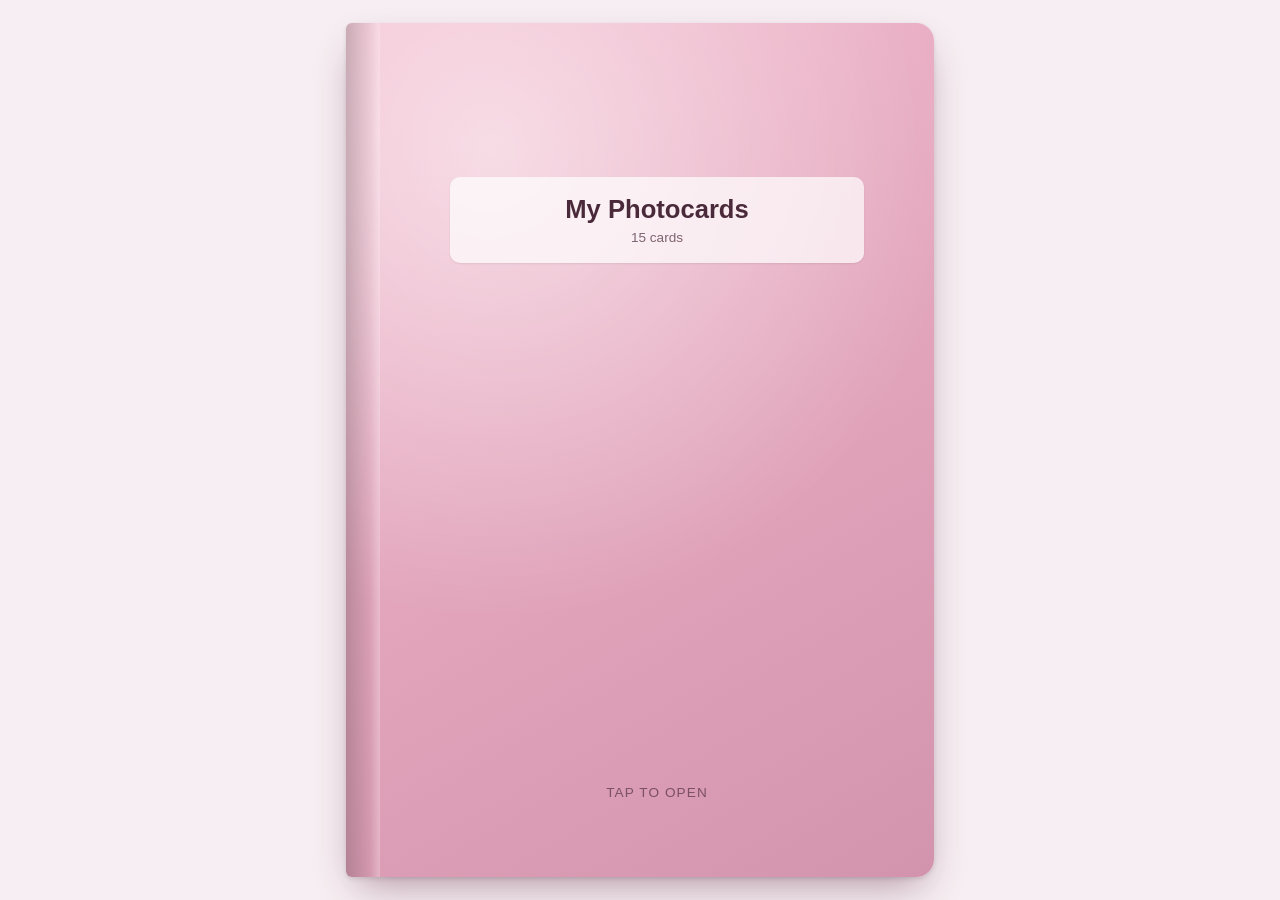
==== index.html @ e7f987fe "Fix review findings: escaping, Safari fallbacks, safe areas, focus, card ids Co-Authored-By: Claude " ====
<!doctype html>
<html lang="en">
<head>
  <meta charset="utf-8">
  <meta name="viewport" content="width=device-width, initial-scale=1, viewport-fit=cover">
  <meta name="theme-color" content="#f6eef2">
  <meta name="mobile-web-app-capable" content="yes">
  <meta name="apple-mobile-web-app-capable" content="yes">
  <title>Photocard Binder</title>
  <link rel="stylesheet" href="src/styles/base.css">
  <link rel="stylesheet" href="src/styles/binder.css">
  <link rel="stylesheet" href="src/styles/sleeve.css">
</head>
<body>
  <main id="app"></main>
  <script type="module" src="src/main.js"></script>
</body>
</html>
---- src/styles/base.css ----
/* Colors and sizes shared by the whole app */
:root {
  --bg: #f6eef2;
  --ink: #2b2230;
  --muted: #7a6c80;
  --accent: #d9779c;
  --chip-bg: rgba(255, 255, 255, 0.7);
  --page-bg: #fdfbfc;
  --pocket-bg: #efe7ec;
  --pocket-stripe: #e8dee5;
  --pocket-edge: rgba(120, 90, 110, 0.18);
  --spine-dark: #c9a3b6;
  --spine-light: #f0d9e4;
  --ring: #c8c4cc;
  --radius: 14px;
  /* Space taken by the iPhone notch and home bar (0 elsewhere) */
  --safe-top: env(safe-area-inset-top, 0px);
  --safe-bottom: env(safe-area-inset-bottom, 0px);
  --safe-left: env(safe-area-inset-left, 0px);
  --safe-right: env(safe-area-inset-right, 0px);
  --font: -apple-system, BlinkMacSystemFont, "Segoe UI", Roboto, sans-serif;
  color-scheme: light dark;
}

@media (prefers-color-scheme: dark) {
  :root {
    --bg: #1c1720;
    --ink: #f3eaf1;
    --muted: #a898ad;
    --accent: #f08fb4;
    --chip-bg: rgba(255, 255, 255, 0.1);
    --page-bg: #2c2530;
    --pocket-bg: #3a3140;
    --pocket-stripe: #342c3a;
    --pocket-edge: rgba(255, 255, 255, 0.12);
    --spine-dark: #4a3a50;
    --spine-light: #6b5574;
    --ring: #9a95a0;
  }
}

* { box-sizing: border-box; }

html, body {
  margin: 0;
  height: 100%;
}

body {
  overflow-x: hidden; /* never scroll sideways */
  background: var(--bg);
  color: var(--ink);
  font-family: var(--font);
  -webkit-font-smoothing: antialiased;
  -webkit-tap-highlight-color: transparent;
}

#app {
  min-height: 100%;
  display: grid;
  place-items: center;
  padding:
    calc(16px + var(--safe-top))
    calc(16px + var(--safe-right))
    calc(16px + var(--safe-bottom))
    calc(16px + var(--safe-left));
}
---- src/styles/binder.css ----
/* ---------- Sizes ----------
   A 2×2 page is about 1.45× taller than it is wide.
   --page-w is the largest page width that fits the screen. */

:root {
  --spine-w: 34px;
  --page-ratio: 1.45;
  --chrome-h: calc(96px + var(--safe-top) + var(--safe-bottom)); /* toolbar + spacing */
  --screen-h: 100vh;
  --page-w: min(
    (100vw - 32px - var(--safe-left) - var(--safe-right) - var(--spine-w)) / 2,
    (var(--screen-h) - var(--chrome-h)) / var(--page-ratio)
  );
}

@supports (height: 100svh) {
  :root { --screen-h: 100svh; } /* svh = the visible height on iPhone, without the address bar */
}

/* Phones: one page at a time */
@media (max-width: 700px) {
  :root {
    --spine-w: 26px;
    --page-w: min(
      100vw - 32px - var(--safe-left) - var(--safe-right) - var(--spine-w),
      (var(--screen-h) - var(--chrome-h)) / var(--page-ratio)
    );
  }
}

/* ---------- Cover ---------- */

.cover {
  position: relative;
  width: calc(var(--page-w) + var(--spine-w));
  aspect-ratio: 1 / var(--page-ratio);
  max-height: calc(var(--screen-h) - 32px);
  border: 0;
  padding: 0;
  border-radius: 6px 18px 18px 6px;
  cursor: pointer;
  font: inherit;
  color: #4a2a3a;
  background: var(--cover-color); /* fallback for older Safari without color-mix */
  background:
    radial-gradient(circle at 25% 15%, rgba(255, 255, 255, 0.55), transparent 55%),
    linear-gradient(150deg, var(--cover-color), color-mix(in srgb, var(--cover-color) 70%, #8a3d63));
  box-shadow:
    0 2px 4px rgba(0, 0, 0, 0.1),
    0 18px 40px -12px rgba(90, 30, 60, 0.45);
  transition: transform 0.25s ease, box-shadow 0.25s ease;
}

.cover:hover {
  transform: translateY(-3px);
}

.cover:focus-visible {
  outline: 3px solid var(--accent);
  outline-offset: 4px;
}

.cover__spine {
  position: absolute;
  inset: 0 auto 0 0;
  width: var(--spine-w);
  border-radius: 6px 0 0 6px;
  background: linear-gradient(90deg, rgba(0, 0, 0, 0.18), rgba(0, 0, 0, 0.04) 70%, rgba(255, 255, 255, 0.25));
}

.cover__label {
  position: absolute;
  top: 18%;
  left: calc(var(--spine-w) + 12%);
  right: 12%;
  display: grid;
  gap: 6px;
  padding: 18px 14px;
  border-radius: 10px;
  background: rgba(255, 255, 255, 0.7);
  box-shadow: 0 1px 2px rgba(0, 0, 0, 0.08);
  text-align: center;
}

.cover__title {
  font-size: clamp(1.1rem, 4.5vw, 1.6rem);
  font-weight: 700;
}

.cover__count {
  font-size: 0.85rem;
  opacity: 0.7;
}

.cover__hint {
  position: absolute;
  bottom: 9%;
  left: var(--spine-w);
  right: 0;
  font-size: 0.85rem;
  letter-spacing: 0.08em;
  text-transform: uppercase;
  opacity: 0.65;
  animation: pulse 2.4s ease-in-out infinite;
}

@keyframes pulse {
  50% { opacity: 0.3; }
}

/* ---------- Open binder ---------- */

.binder-view {
  display: grid;
  justify-items: center;
  gap: 12px;
  animation: fade-in 0.35s ease;
}

@keyframes fade-in {
  from { opacity: 0; transform: scale(0.98); }
}

.toolbar {
  width: 100%;
  display: grid;
  grid-template-columns: 1fr auto 1fr;
  align-items: center;
  gap: 8px;
  font-size: 0.9rem;
}

.toolbar__back {
  justify-self: start;
  border: 0;
  padding: 8px 12px;
  border-radius: 999px;
  font: inherit;
  color: var(--ink);
  background: var(--chip-bg);
  cursor: pointer;
}

.toolbar__title {
  font-weight: 600;
}

.toolbar__pages {
  justify-self: end;
  color: var(--muted);
}

.spread {
  position: relative;
  display: flex;
  filter: drop-shadow(0 16px 28px rgba(60, 20, 45, 0.25));
}

/* ---------- Pages ---------- */

.page {
  position: relative;
  width: var(--page-w);
  aspect-ratio: 1 / var(--page-ratio);
  display: grid;
  align-content: center;
  padding: calc(var(--page-w) * 0.07);
  gap: calc(var(--page-w) * 0.05);
  background:
    linear-gradient(90deg, rgba(0, 0, 0, 0.05), transparent 12%),
    var(--page-bg);
}

.page--2x2 { grid-template-columns: repeat(2, 1fr); }
.page--3x3 { grid-template-columns: repeat(3, 1fr); }

.page:first-child {
  border-radius: 14px 4px 4px 14px;
  background:
    linear-gradient(270deg, rgba(0, 0, 0, 0.07), transparent 12%),
    var(--page-bg);
}

.page--second {
  border-radius: 4px 14px 14px 4px;
}

.page__number {
  position: absolute;
  bottom: calc(var(--page-w) * 0.022);
  left: 0;
  right: 0;
  text-align: center;
  font-size: 0.7rem;
  color: var(--muted);
}

/* ---------- Spine and rings ---------- */

.spine {
  position: relative;
  z-index: 1; /* rings sit on top of both pages */
  width: var(--spine-w);
  background: linear-gradient(90deg, var(--spine-dark), var(--spine-light) 50%, var(--spine-dark));
  display: flex;
  flex-direction: column;
  justify-content: space-around;
  align-items: center;
  padding: 18% 0;
}

.ring {
  width: calc(var(--spine-w) * 1.9);
  height: calc(var(--spine-w) * 0.55);
  border-radius: 999px;
  border: 3px solid var(--ring);
  background: transparent;
  box-shadow:
    inset 0 1px 1px rgba(255, 255, 255, 0.8),
    0 1px 2px rgba(0, 0, 0, 0.25);
}

/* ---------- Phone vs computer ---------- */

.only-narrow { display: none; }

@media (max-width: 700px) {
  .only-wide { display: none; }
  .only-narrow { display: inline; }

  /* Show one page with the rings on its left edge */
  .page--second { display: none; }
  .spine { order: -1; border-radius: 10px 0 0 10px; }
  .ring { transform: translateX(32%); } /* keep rings inside the binder */
  .page:first-child {
    border-radius: 4px 14px 14px 4px;
    background:
      linear-gradient(90deg, rgba(0, 0, 0, 0.07), transparent 12%),
      var(--page-bg);
  }

  .toolbar__title { display: none; }
  .toolbar { grid-template-columns: 1fr 1fr; }
}

/* ---------- Reduce Motion ---------- */

@media (prefers-reduced-motion: reduce) {
  .cover,
  .cover__hint,
  .binder-view {
    animation: none;
    transition: none;
  }

  .cover:hover {
    transform: none;
  }
}
---- src/styles/sleeve.css ----
/* ---------- Pockets (clear plastic sleeves) ---------- */

.pocket {
  position: relative;
  aspect-ratio: 55 / 85; /* real photocard shape */
  border-radius: 6px;
  background: var(--pocket-bg);
  box-shadow: inset 0 0 0 1px var(--pocket-edge);
  overflow: hidden;
}

/* The plastic: a soft diagonal shine over the card */
.pocket__sleeve {
  position: absolute;
  inset: 0;
  border-radius: inherit;
  pointer-events: none;
  background:
    linear-gradient(115deg,
      transparent 30%,
      rgba(255, 255, 255, 0.35) 42%,
      rgba(255, 255, 255, 0.08) 52%,
      transparent 60%);
  box-shadow: inset 0 0 0 1px rgba(255, 255, 255, 0.45);
}

.pocket--empty {
  background:
    repeating-linear-gradient(135deg,
      var(--pocket-bg) 0 8px,
      var(--pocket-stripe) 8px 16px);
}

/* ---------- Cards ---------- */

.card {
  position: absolute;
  inset: 4%;
  border-radius: 5px;
  overflow: hidden;
  box-shadow: 0 1px 3px rgba(0, 0, 0, 0.18);
  container-type: inline-size; /* lets the number scale with the card size */
}

.card--placeholder {
  display: grid;
  place-items: center;
  align-content: center;
  gap: 4px;
  color: rgba(255, 255, 255, 0.95);
  background:
    radial-gradient(circle at 30% 20%, hsl(var(--hue) 90% 85%), transparent 60%),
    linear-gradient(160deg, hsl(var(--hue) 70% 70%), hsl(calc(var(--hue) + 40) 65% 55%));
  text-shadow: 0 1px 4px rgba(0, 0, 0, 0.2);
}

.card__number {
  font-size: 2rem;  /* fallback for older Safari */
  font-size: 32cqi;
  font-weight: 700;
  line-height: 1;
}

.card__label {
  font-size: 0.55rem;
  font-size: 9cqi;
  letter-spacing: 0.12em;
  text-transform: uppercase;
  opacity: 0.85;
}
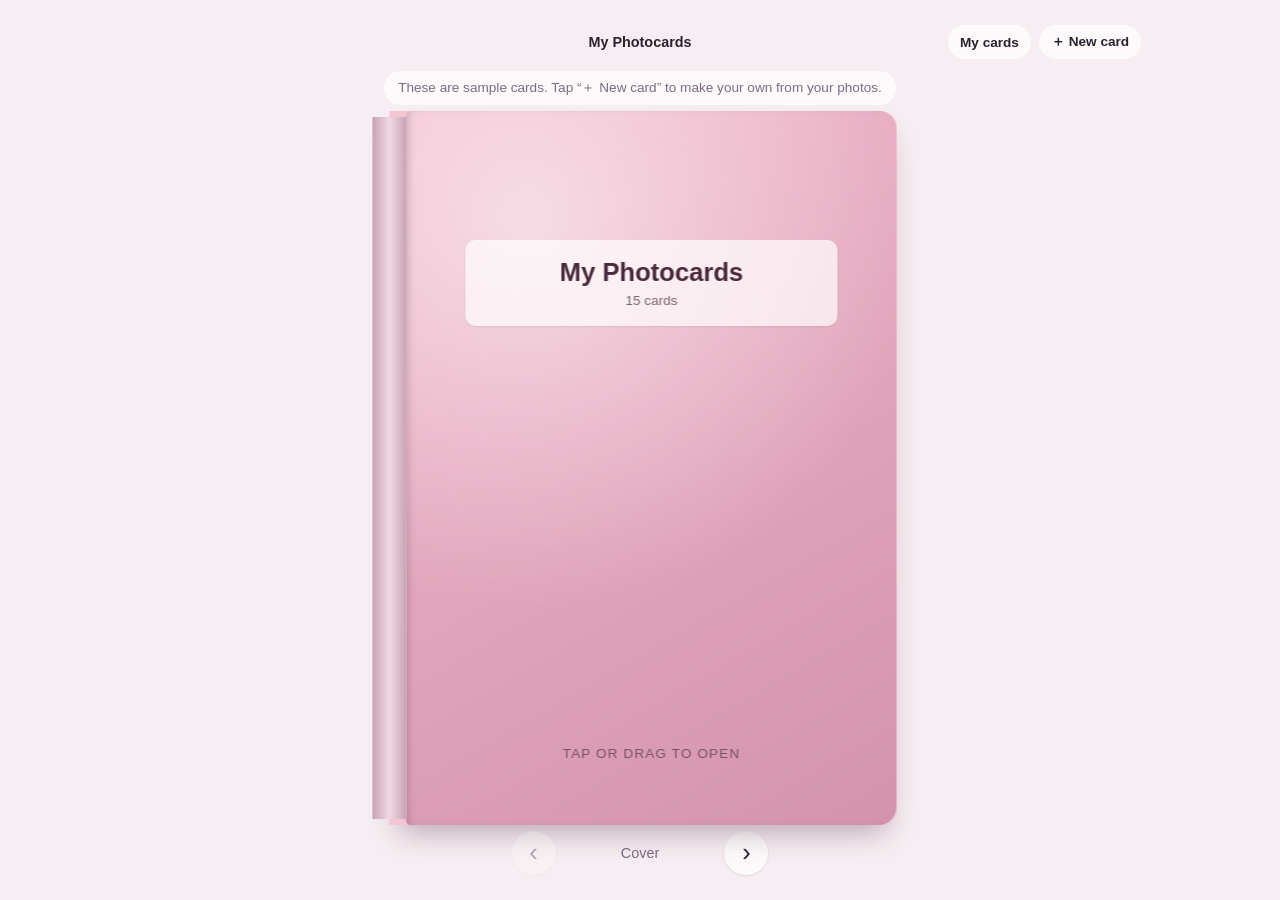
==== commit 391dd6c6: "Add the photocard workshop: crop, card back, save, My cards Pick photos, frame each one in the 55:85" ====
--- a/index.html
+++ b/index.html
@@ -6,10 +6,11 @@
   <meta name="theme-color" content="#f6eef2">
   <meta name="mobile-web-app-capable" content="yes">
   <meta name="apple-mobile-web-app-capable" content="yes">
-  <title>Photocard Binder</title>
+  <title>Pocket Fandom</title>
   <link rel="stylesheet" href="src/styles/base.css">
   <link rel="stylesheet" href="src/styles/binder.css">
   <link rel="stylesheet" href="src/styles/sleeve.css">
+  <link rel="stylesheet" href="src/styles/workshop.css">
 </head>
 <body>
   <main id="app"></main>
--- a/src/styles/binder.css
+++ b/src/styles/binder.css
@@ -1,77 +1,72 @@
 /* ---------- Sizes ----------
    A 2×2 page is about 1.45× taller than it is wide.
-   --page-w is the largest page width that fits the screen. */
+   --page-w is the largest page width that fits the screen. It's worked out on
+   .binder-view so that a notice above the binder (more --chrome-h) shrinks the pages. */
 
 :root {
   --spine-w: 34px;
   --page-ratio: 1.45;
-  --chrome-h: calc(96px + var(--safe-top) + var(--safe-bottom)); /* toolbar + spacing */
+  --chrome-h: calc(150px + var(--safe-top) + var(--safe-bottom)); /* toolbar + page arrows + spacing */
+  --notice-h: 0px;
   --screen-h: 100vh;
+}
+
+@supports (height: 100svh) {
+  :root { --screen-h: 100svh; } /* svh = the visible height on iPhone, without the address bar */
+}
+
+.binder-view {
   --page-w: min(
     (100vw - 32px - var(--safe-left) - var(--safe-right) - var(--spine-w)) / 2,
-    (var(--screen-h) - var(--chrome-h)) / var(--page-ratio)
+    (var(--screen-h) - var(--chrome-h) - var(--notice-h)) / var(--page-ratio)
   );
 }
 
-@supports (height: 100svh) {
-  :root { --screen-h: 100svh; } /* svh = the visible height on iPhone, without the address bar */
-}
+.binder-view:has(> .notice) { --notice-h: 48px; }
 
 /* Phones: one page at a time */
 @media (max-width: 700px) {
-  :root {
-    --spine-w: 26px;
+  :root { --spine-w: 26px; }
+
+  .binder-view {
     --page-w: min(
       100vw - 32px - var(--safe-left) - var(--safe-right) - var(--spine-w),
-      (var(--screen-h) - var(--chrome-h)) / var(--page-ratio)
+      (var(--screen-h) - var(--chrome-h) - var(--notice-h)) / var(--page-ratio)
     );
   }
-}
-
-/* ---------- Cover ---------- */
-
-.cover {
+
+  .binder-view:has(> .notice) { --notice-h: 84px; }
+}
+
+/* ---------- Cover (the front of leaf 0) ---------- */
+
+.cover-face {
   position: relative;
-  width: calc(var(--page-w) + var(--spine-w));
-  aspect-ratio: 1 / var(--page-ratio);
-  max-height: calc(var(--screen-h) - 32px);
+  flex: none;
+  width: calc(var(--page-w) + 6px);
+  height: 100%;
   border: 0;
   padding: 0;
-  border-radius: 6px 18px 18px 6px;
-  cursor: pointer;
+  border-radius: 4px 18px 18px 4px;
+  cursor: inherit; /* the book's grab cursor */
   font: inherit;
   color: #4a2a3a;
   background: var(--cover-color); /* fallback for older Safari without color-mix */
   background:
     radial-gradient(circle at 25% 15%, rgba(255, 255, 255, 0.55), transparent 55%),
     linear-gradient(150deg, var(--cover-color), color-mix(in srgb, var(--cover-color) 70%, #8a3d63));
-  box-shadow:
-    0 2px 4px rgba(0, 0, 0, 0.1),
-    0 18px 40px -12px rgba(90, 30, 60, 0.45);
-  transition: transform 0.25s ease, box-shadow 0.25s ease;
-}
-
-.cover:hover {
-  transform: translateY(-3px);
-}
-
-.cover:focus-visible {
+  box-shadow: inset 6px 0 10px -6px rgba(0, 0, 0, 0.25);
+}
+
+.cover-face:focus-visible {
   outline: 3px solid var(--accent);
-  outline-offset: 4px;
-}
-
-.cover__spine {
-  position: absolute;
-  inset: 0 auto 0 0;
-  width: var(--spine-w);
-  border-radius: 6px 0 0 6px;
-  background: linear-gradient(90deg, rgba(0, 0, 0, 0.18), rgba(0, 0, 0, 0.04) 70%, rgba(255, 255, 255, 0.25));
-}
-
-.cover__label {
+  outline-offset: -6px;
+}
+
+.cover-face__label {
   position: absolute;
   top: 18%;
-  left: calc(var(--spine-w) + 12%);
+  left: 12%;
   right: 12%;
   display: grid;
   gap: 6px;
@@ -82,20 +77,20 @@
   text-align: center;
 }
 
-.cover__title {
+.cover-face__title {
   font-size: clamp(1.1rem, 4.5vw, 1.6rem);
   font-weight: 700;
 }
 
-.cover__count {
+.cover-face__count {
   font-size: 0.85rem;
   opacity: 0.7;
 }
 
-.cover__hint {
+.cover-face__hint {
   position: absolute;
   bottom: 9%;
-  left: var(--spine-w);
+  left: 0;
   right: 0;
   font-size: 0.85rem;
   letter-spacing: 0.08em;
@@ -116,6 +111,8 @@
   gap: 12px;
   animation: fade-in 0.35s ease;
 }
+
+.binder-view--still { animation: none; }
 
 @keyframes fade-in {
   from { opacity: 0; transform: scale(0.98); }
@@ -141,48 +138,220 @@
   cursor: pointer;
 }
 
+.toolbar__back[hidden] {
+  display: block;
+  visibility: hidden; /* keep its space so the title stays centered */
+}
+
 .toolbar__title {
   font-weight: 600;
 }
 
-.toolbar__pages {
-  justify-self: end;
+/* ---------- Page arrows ---------- */
+
+.page-nav {
+  display: flex;
+  align-items: center;
+  gap: 16px;
+}
+
+.page-nav__btn {
+  width: 44px;
+  height: 44px;
+  border: 0;
+  border-radius: 50%;
+  font: inherit;
+  font-size: 1.6rem;
+  line-height: 1;
+  color: var(--ink);
+  background: var(--chip-bg);
+  cursor: pointer;
+  box-shadow: 0 1px 3px rgba(0, 0, 0, 0.1);
+}
+
+.page-nav__btn:disabled {
+  opacity: 0.35;
+  cursor: default;
+}
+
+.page-nav__label {
+  min-width: 9.5em;
+  text-align: center;
+  font-size: 0.9rem;
   color: var(--muted);
-}
-
-.spread {
+  font-variant-numeric: tabular-nums;
+}
+
+/* ---------- The book (3D) ----------
+   Leaves turn around the spine. The spine sits in the middle on computers
+   and on the left edge on phones. */
+
+.book {
   position: relative;
+  width: calc(2 * var(--page-w) + var(--spine-w));
+  height: calc(var(--page-w) * var(--page-ratio));
+  perspective: 3400px;
+  /* Sideways drags turn pages; up/down scrolling and pinch-zoom still work */
+  touch-action: pan-y pinch-zoom;
+  cursor: grab;
+  /* --closed: 1 = closed on the cover, 0 = open (set by PageFlip.js while the cover turns) */
+  --closed: 0;
+  -webkit-user-select: none;
+  user-select: none;
+  -webkit-touch-callout: none;
+}
+
+/* Computer: a closed binder is just the cover, so slide the book to center it */
+.book:not(.book--single) {
+  transform: translateX(calc(var(--closed) * (var(--page-w) + var(--spine-w) / 2) / -2));
+}
+
+.book.is-dragging {
+  cursor: grabbing;
+}
+
+.book--single {
+  width: calc(var(--page-w) + var(--spine-w));
+  perspective: 2000px;
+}
+
+/* Inside of the covers, under all the pages */
+.book__base {
+  position: absolute;
+  top: -6px;
+  bottom: -6px;
+  width: calc(var(--page-w) + var(--spine-w) / 2 + 6px);
+  background: var(--cover-color); /* fallback for older Safari */
+  background: color-mix(in srgb, var(--cover-color) 85%, #fff);
+  box-shadow: 0 16px 30px -10px rgba(60, 20, 45, 0.35);
+}
+
+.book__base--left {
+  left: -6px;
+  border-radius: 16px 0 0 16px;
+}
+
+.book__base--right {
+  right: -6px;
+  border-radius: 0 16px 16px 0;
+}
+
+.book--single .book__base--left { display: none; }
+.book--single .book__base--right { left: 0; border-radius: 10px 16px 16px 10px; }
+
+/* One sheet, hinged at the spine */
+.leaf {
+  position: absolute;
+  top: 0;
+  height: 100%;
+  left: calc(var(--page-w) + var(--spine-w) / 2);
+  width: calc(var(--page-w) + var(--spine-w) / 2);
+  transform-origin: left center;
+  transform-style: preserve-3d;
+}
+
+/* The cover is a little bigger than the pages, like a real binder board */
+.leaf--cover {
+  top: -6px;
+  height: calc(100% + 12px);
+  width: calc(var(--page-w) + var(--spine-w) / 2 + 6px);
+}
+
+.leaf--cover .leaf__face--front .leaf__shade { border-radius: 4px 18px 18px 4px; }
+.leaf--cover .leaf__face--back .leaf__shade { border-radius: 18px 4px 4px 18px; }
+
+.book--single .leaf {
+  left: calc(var(--spine-w) / 2);
+}
+
+.leaf__face {
+  position: absolute;
+  inset: 0;
   display: flex;
-  filter: drop-shadow(0 16px 28px rgba(60, 20, 45, 0.25));
+  -webkit-backface-visibility: hidden;
+  backface-visibility: hidden;
+}
+
+/* The part of each face under the spine is hidden by the spine itself */
+.leaf__face--front { padding-left: calc(var(--spine-w) / 2); }
+.leaf__face--back {
+  padding-right: calc(var(--spine-w) / 2);
+  transform: rotateY(180deg);
+}
+
+/* Darkening (front) and shine (back) while a leaf turns */
+.leaf__shade {
+  position: absolute;
+  inset: 0;
+  pointer-events: none;
+  opacity: 0;
+}
+
+.leaf__face--front .leaf__shade {
+  left: calc(var(--spine-w) / 2);
+  border-radius: 4px 14px 14px 4px;
+  background: linear-gradient(90deg, rgba(40, 10, 30, 0.35), rgba(40, 10, 30, 0.05) 70%, rgba(255, 255, 255, 0.25));
+}
+
+.leaf__face--back .leaf__shade {
+  right: calc(var(--spine-w) / 2);
+  border-radius: 14px 4px 4px 14px;
+  background: linear-gradient(270deg, rgba(40, 10, 30, 0.3), rgba(255, 255, 255, 0.35) 60%, transparent);
+}
+
+/* Shadows cast on the pages underneath a turning leaf */
+.book__shadow {
+  position: absolute;
+  top: 0;
+  bottom: 0;
+  width: calc(var(--page-w) + var(--spine-w) / 2);
+  pointer-events: none;
+  opacity: 0;
+}
+
+.book__shadow--right {
+  right: 0;
+  background: linear-gradient(90deg, rgba(30, 5, 20, 0.45), rgba(30, 5, 20, 0.12) 45%, transparent 80%);
+  border-radius: 0 14px 14px 0;
+}
+
+.book__shadow--left {
+  left: 0;
+  background: linear-gradient(270deg, rgba(30, 5, 20, 0.45), rgba(30, 5, 20, 0.12) 45%, transparent 80%);
+  border-radius: 14px 0 0 14px;
 }
 
 /* ---------- Pages ---------- */
 
 .page {
   position: relative;
+  flex: none;
   width: var(--page-w);
-  aspect-ratio: 1 / var(--page-ratio);
+  height: 100%;
   display: grid;
   align-content: center;
   padding: calc(var(--page-w) * 0.07);
   gap: calc(var(--page-w) * 0.05);
-  background:
-    linear-gradient(90deg, rgba(0, 0, 0, 0.05), transparent 12%),
-    var(--page-bg);
+  background: var(--page-bg);
 }
 
 .page--2x2 { grid-template-columns: repeat(2, 1fr); }
 .page--3x3 { grid-template-columns: repeat(3, 1fr); }
 
-.page:first-child {
+/* Right-hand pages: shadow near the spine on the left */
+.leaf__face--front .page {
+  border-radius: 4px 14px 14px 4px;
+  background:
+    linear-gradient(90deg, rgba(0, 0, 0, 0.07), transparent 12%),
+    var(--page-bg);
+}
+
+/* Left-hand pages: shadow near the spine on the right */
+.leaf__face--back .page {
   border-radius: 14px 4px 4px 14px;
   background:
     linear-gradient(270deg, rgba(0, 0, 0, 0.07), transparent 12%),
     var(--page-bg);
-}
-
-.page--second {
-  border-radius: 4px 14px 14px 4px;
 }
 
 .page__number {
@@ -195,11 +364,22 @@
   color: var(--muted);
 }
 
+/* The inside of the front cover, on the left once the binder is open */
+.leaf__face--back .page--inside {
+  width: calc(var(--page-w) + 6px);
+  border-radius: 18px 4px 4px 18px;
+  background: var(--cover-color);
+  background: color-mix(in srgb, var(--cover-color) 85%, #fff);
+}
+
 /* ---------- Spine and rings ---------- */
 
 .spine {
-  position: relative;
-  z-index: 1; /* rings sit on top of both pages */
+  position: absolute;
+  /* z-index is set in PageFlip.js: always above every page, since the rings go through each sheet */
+  top: 0;
+  bottom: 0;
+  left: calc(50% - var(--spine-w) / 2);
   width: var(--spine-w);
   background: linear-gradient(90deg, var(--spine-dark), var(--spine-light) 50%, var(--spine-dark));
   display: flex;
@@ -209,7 +389,13 @@
   padding: 18% 0;
 }
 
+.book--single .spine {
+  left: 0;
+  border-radius: 10px 0 0 10px;
+}
+
 .ring {
+  flex: none;
   width: calc(var(--spine-w) * 1.9);
   height: calc(var(--spine-w) * 0.55);
   border-radius: 999px;
@@ -218,42 +404,24 @@
   box-shadow:
     inset 0 1px 1px rgba(255, 255, 255, 0.8),
     0 1px 2px rgba(0, 0, 0, 0.25);
-}
+  /* The rings are hidden inside a closed binder */
+  opacity: calc(1 - var(--closed));
+}
+
+.book--single .ring { transform: translateX(32%); } /* keep rings inside the binder */
 
 /* ---------- Phone vs computer ---------- */
 
-.only-narrow { display: none; }
-
 @media (max-width: 700px) {
-  .only-wide { display: none; }
-  .only-narrow { display: inline; }
-
-  /* Show one page with the rings on its left edge */
-  .page--second { display: none; }
-  .spine { order: -1; border-radius: 10px 0 0 10px; }
-  .ring { transform: translateX(32%); } /* keep rings inside the binder */
-  .page:first-child {
-    border-radius: 4px 14px 14px 4px;
-    background:
-      linear-gradient(90deg, rgba(0, 0, 0, 0.07), transparent 12%),
-      var(--page-bg);
-  }
-
   .toolbar__title { display: none; }
-  .toolbar { grid-template-columns: 1fr 1fr; }
+  .toolbar { grid-template-columns: auto 1fr; }
 }
 
 /* ---------- Reduce Motion ---------- */
 
 @media (prefers-reduced-motion: reduce) {
-  .cover,
-  .cover__hint,
+  .cover-face__hint,
   .binder-view {
     animation: none;
-    transition: none;
   }
-
-  .cover:hover {
-    transform: none;
-  }
-}
+}
--- a/src/styles/sleeve.css
+++ b/src/styles/sleeve.css
@@ -68,3 +68,70 @@
   text-transform: uppercase;
   opacity: 0.85;
 }
+
+.card--photo {
+  background: var(--pocket-bg);
+}
+
+.card__photo {
+  display: block;
+  width: 100%;
+  height: 100%;
+  object-fit: cover;
+  -webkit-user-select: none;
+  user-select: none;
+  -webkit-touch-callout: none;
+}
+
+/* ---------- Card backs ---------- */
+
+.card-back {
+  position: relative;
+  display: grid;
+  place-items: center;
+  width: 100%;
+  height: 100%;
+  border-radius: 5px;
+  overflow: hidden;
+  container-type: inline-size;
+  color: #4a2a3a;
+  background-color: var(--back-color);
+}
+
+.card-back--dark { color: #f6eef2; }
+
+.card-back--dots {
+  background-image: radial-gradient(rgba(255, 255, 255, 0.55) 18%, transparent 20%);
+  background-size: 14cqi 14cqi;
+}
+
+.card-back--stripes {
+  background-image: repeating-linear-gradient(45deg, rgba(255, 255, 255, 0.45) 0 6cqi, transparent 6cqi 12cqi);
+}
+
+.card-back--checks {
+  background-image: conic-gradient(rgba(255, 255, 255, 0.45) 25%, transparent 0 50%, rgba(255, 255, 255, 0.45) 0 75%, transparent 0);
+  background-size: 20cqi 20cqi;
+}
+
+.card-back--grid {
+  background-image:
+    linear-gradient(rgba(255, 255, 255, 0.6) 1px, transparent 1px),
+    linear-gradient(90deg, rgba(255, 255, 255, 0.6) 1px, transparent 1px);
+  background-size: 10cqi 10cqi;
+}
+
+.card-back__text {
+  max-width: 80%;
+  padding: 0.3em 0.7em;
+  border-radius: 999px;
+  font-size: 1rem;
+  font-size: 9cqi;
+  font-weight: 600;
+  text-align: center;
+  overflow-wrap: anywhere;
+  background: rgba(255, 255, 255, 0.55);
+}
+
+.card-back--dark .card-back__text { background: rgba(0, 0, 0, 0.3); }
+.card-back__text:empty { display: none; }
--- a/src/styles/workshop.css
+++ b/src/styles/workshop.css
@@ -0,0 +1,386 @@
+/* ---------- Workshop & My cards (full-screen sheets) ---------- */
+
+.workshop,
+.my-cards {
+  width: min(100vw, 520px);
+  max-width: 100vw;
+  max-height: 100%;
+  margin: auto;
+  padding: 0;
+  border: 0;
+  border-radius: 20px;
+  color: var(--ink);
+  background: var(--bg);
+  box-shadow: 0 20px 60px rgba(40, 10, 30, 0.35);
+}
+
+.workshop[open],
+.my-cards[open] {
+  display: flex;
+  flex-direction: column;
+}
+
+.workshop::backdrop,
+.my-cards::backdrop {
+  background: rgba(30, 15, 25, 0.45);
+}
+
+/* Phones: the sheet fills the screen */
+@media (max-width: 700px) {
+  .workshop,
+  .my-cards {
+    width: 100vw;
+    height: 100%;
+    max-height: none;
+    border-radius: 0;
+    padding: var(--safe-top) var(--safe-right) var(--safe-bottom) var(--safe-left);
+  }
+}
+
+.workshop__header,
+.my-cards__header {
+  display: flex;
+  align-items: center;
+  justify-content: space-between;
+  gap: 12px;
+  padding: 14px 16px 6px;
+}
+
+.workshop__title,
+.my-cards__title {
+  margin: 0;
+  font-size: 1.1rem;
+}
+
+.workshop__close,
+.my-cards__close {
+  width: 36px;
+  height: 36px;
+  border: 0;
+  border-radius: 50%;
+  font: inherit;
+  color: var(--ink);
+  background: var(--chip-bg);
+  cursor: pointer;
+}
+
+.workshop__step {
+  flex: 1;
+  display: grid;
+  align-content: start;
+  justify-items: center;
+  gap: 12px;
+  padding: 8px 16px;
+  overflow-y: auto;
+}
+
+.workshop__step[hidden] { display: none; }
+
+/* ---------- Crop ---------- */
+
+.crop {
+  position: relative;
+  width: 100%;
+  display: grid;
+  place-items: center;
+  padding: 18px 0;
+  overflow: hidden;
+  border-radius: 14px;
+  background: #1e1620;
+  touch-action: none;
+  cursor: grab;
+}
+
+.crop:active { cursor: grabbing; }
+
+.crop__frame {
+  position: relative;
+  width: min(62vw, 260px, (100svh - 330px) * 55 / 85);
+  aspect-ratio: 55 / 85;
+}
+
+.crop__img {
+  position: absolute;
+  max-width: none;
+  -webkit-user-select: none;
+  user-select: none;
+  -webkit-touch-callout: none;
+  pointer-events: none;
+}
+
+/* Dim everything outside the card frame, and show the frame's edge */
+.crop__frame::after {
+  content: "";
+  position: absolute;
+  inset: 0;
+  border-radius: 10px;
+  box-shadow:
+    0 0 0 2px rgba(255, 255, 255, 0.9),
+    0 0 0 999px rgba(20, 10, 18, 0.6);
+  pointer-events: none;
+}
+
+.workshop__zoom {
+  display: flex;
+  align-items: center;
+  gap: 10px;
+  width: min(100%, 320px);
+  font-size: 0.9rem;
+  color: var(--muted);
+}
+
+.workshop__zoom input { flex: 1; accent-color: var(--accent); }
+
+.workshop__hint {
+  margin: 0;
+  font-size: 0.8rem;
+  color: var(--muted);
+}
+
+/* ---------- Card back ---------- */
+
+.back-preview {
+  display: flex;
+  gap: 14px;
+  justify-content: center;
+}
+
+.back-preview__front,
+.back-preview__back {
+  width: min(34vw, 150px);
+  aspect-ratio: 55 / 85;
+  border-radius: 8px;
+  overflow: hidden;
+  box-shadow: 0 6px 16px rgba(40, 10, 30, 0.2);
+}
+
+.back-preview__front img {
+  display: block;
+  width: 100%;
+  height: 100%;
+  object-fit: cover;
+}
+
+.swatches,
+.patterns {
+  display: flex;
+  flex-wrap: wrap;
+  justify-content: center;
+  gap: 10px;
+  margin: 0;
+  padding: 0;
+  border: 0;
+}
+
+.swatches legend,
+.patterns legend {
+  width: 100%;
+  margin-bottom: 6px;
+  text-align: center;
+  font-size: 0.85rem;
+  color: var(--muted);
+}
+
+.swatch {
+  position: relative;
+  width: 34px;
+  height: 34px;
+  border-radius: 50%;
+  background: var(--swatch);
+  box-shadow: inset 0 0 0 1px rgba(0, 0, 0, 0.12);
+  cursor: pointer;
+}
+
+.swatch input,
+.pattern input {
+  position: absolute;
+  opacity: 0;
+  pointer-events: none;
+}
+
+.swatch:has(input:checked) {
+  box-shadow: 0 0 0 3px var(--bg), 0 0 0 5px var(--accent);
+}
+
+.swatch:has(input:focus-visible),
+.pattern:has(input:focus-visible) {
+  outline: 2px solid var(--accent);
+  outline-offset: 3px;
+}
+
+.pattern {
+  position: relative;
+  padding: 7px 12px;
+  border-radius: 999px;
+  font-size: 0.85rem;
+  background: var(--chip-bg);
+  cursor: pointer;
+}
+
+.pattern:has(input:checked) {
+  color: #fff;
+  background: var(--accent);
+}
+
+.workshop__text {
+  display: grid;
+  gap: 6px;
+  width: min(100%, 320px);
+  font-size: 0.85rem;
+  color: var(--muted);
+}
+
+.workshop__text input {
+  padding: 10px 12px;
+  border: 1px solid var(--pocket-edge);
+  border-radius: 10px;
+  font: inherit;
+  font-size: 1rem; /* 16px stops iPhone Safari from zooming in */
+  color: var(--ink);
+  background: var(--page-bg);
+}
+
+/* ---------- Footer ---------- */
+
+.workshop__error {
+  margin: 0 16px;
+  padding: 8px 12px;
+  border-radius: 10px;
+  font-size: 0.85rem;
+  color: #8a1c3c;
+  background: #fde2ea;
+}
+
+.workshop__footer {
+  display: flex;
+  justify-content: space-between;
+  gap: 12px;
+  padding: 12px 16px 16px;
+}
+
+.workshop__primary,
+.workshop__secondary,
+.toolbar__action {
+  border: 0;
+  border-radius: 999px;
+  padding: 11px 18px;
+  font: inherit;
+  font-weight: 600;
+  cursor: pointer;
+}
+
+.workshop__primary,
+.toolbar__action--primary {
+  color: #fff;
+  background: var(--accent);
+}
+
+.workshop__secondary,
+.toolbar__action {
+  color: var(--ink);
+  background: var(--chip-bg);
+}
+
+.workshop__primary:disabled,
+.workshop__secondary:disabled {
+  opacity: 0.5;
+  cursor: default;
+}
+
+.workshop.is-busy .workshop__primary::after {
+  content: "…";
+}
+
+/* ---------- Toolbar actions & notice ---------- */
+
+.toolbar__actions {
+  justify-self: end;
+  display: flex;
+  gap: 8px;
+}
+
+.toolbar__action {
+  padding: 8px 12px;
+  font-size: 0.85rem;
+  white-space: nowrap;
+}
+
+.notice {
+  margin: 0;
+  padding: 8px 14px;
+  border-radius: 999px;
+  font-size: 0.85rem;
+  text-align: center;
+  color: var(--muted);
+  background: var(--chip-bg);
+}
+
+.notice--warning {
+  border-radius: 14px;
+  color: #8a1c3c;
+  background: #fde2ea;
+}
+
+/* ---------- My cards ---------- */
+
+.my-cards__list {
+  flex: 1;
+  display: grid;
+  grid-template-columns: repeat(auto-fill, minmax(96px, 1fr));
+  gap: 14px;
+  margin: 0;
+  padding: 8px 16px 16px;
+  list-style: none;
+  overflow-y: auto;
+}
+
+.my-cards__item {
+  display: grid;
+  gap: 6px;
+}
+
+.my-cards__thumb {
+  aspect-ratio: 55 / 85;
+  border-radius: 6px;
+  overflow: hidden;
+  box-shadow: 0 3px 8px rgba(40, 10, 30, 0.15);
+}
+
+.my-cards__thumb img {
+  display: block;
+  width: 100%;
+  height: 100%;
+  object-fit: cover;
+}
+
+.my-cards__buttons {
+  display: flex;
+  gap: 4px;
+}
+
+.my-cards__buttons button {
+  flex: 1;
+  padding: 6px 0;
+  border: 0;
+  border-radius: 8px;
+  font: inherit;
+  font-size: 0.8rem;
+  color: var(--ink);
+  background: var(--chip-bg);
+  cursor: pointer;
+}
+
+.my-cards__empty {
+  margin: 24px 16px;
+  text-align: center;
+  color: var(--muted);
+}
+
+.visually-hidden {
+  position: absolute;
+  width: 1px;
+  height: 1px;
+  overflow: hidden;
+  clip: rect(0 0 0 0);
+  white-space: nowrap;
+}
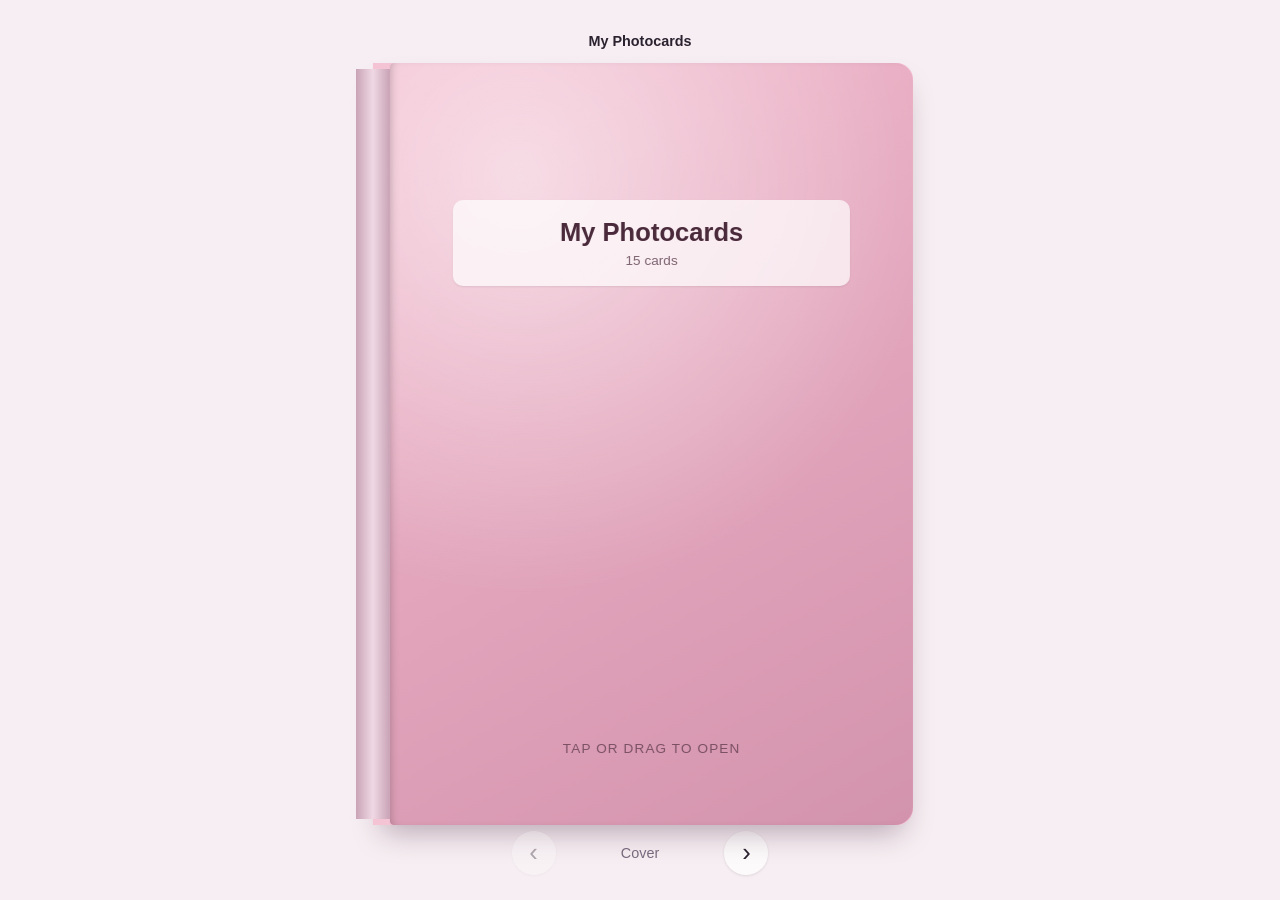
==== commit 11ee4256: "Pick up a card: lift it out, flip it, tilt it to make it shine Tap a card (or focus it and press Ent" ====
--- a/index.html
+++ b/index.html
@@ -11,6 +11,7 @@
   <link rel="stylesheet" href="src/styles/binder.css">
   <link rel="stylesheet" href="src/styles/sleeve.css">
   <link rel="stylesheet" href="src/styles/workshop.css">
+  <link rel="stylesheet" href="src/styles/viewer.css">
 </head>
 <body>
   <main id="app"></main>
--- a/src/styles/binder.css
+++ b/src/styles/binder.css
@@ -1,41 +1,31 @@
 /* ---------- Sizes ----------
    A 2×2 page is about 1.45× taller than it is wide.
-   --page-w is the largest page width that fits the screen. It's worked out on
-   .binder-view so that a notice above the binder (more --chrome-h) shrinks the pages. */
+   --page-w is the largest page width that fits the screen. */
 
 :root {
   --spine-w: 34px;
   --page-ratio: 1.45;
   --chrome-h: calc(150px + var(--safe-top) + var(--safe-bottom)); /* toolbar + page arrows + spacing */
-  --notice-h: 0px;
   --screen-h: 100vh;
+  --page-w: min(
+    (100vw - 32px - var(--safe-left) - var(--safe-right) - var(--spine-w)) / 2,
+    (var(--screen-h) - var(--chrome-h)) / var(--page-ratio)
+  );
 }
 
 @supports (height: 100svh) {
   :root { --screen-h: 100svh; } /* svh = the visible height on iPhone, without the address bar */
 }
 
-.binder-view {
-  --page-w: min(
-    (100vw - 32px - var(--safe-left) - var(--safe-right) - var(--spine-w)) / 2,
-    (var(--screen-h) - var(--chrome-h) - var(--notice-h)) / var(--page-ratio)
-  );
-}
-
-.binder-view:has(> .notice) { --notice-h: 48px; }
-
 /* Phones: one page at a time */
 @media (max-width: 700px) {
-  :root { --spine-w: 26px; }
-
-  .binder-view {
+  :root {
+    --spine-w: 26px;
     --page-w: min(
       100vw - 32px - var(--safe-left) - var(--safe-right) - var(--spine-w),
-      (var(--screen-h) - var(--chrome-h) - var(--notice-h)) / var(--page-ratio)
+      (var(--screen-h) - var(--chrome-h)) / var(--page-ratio)
     );
   }
-
-  .binder-view:has(> .notice) { --notice-h: 84px; }
 }
 
 /* ---------- Cover (the front of leaf 0) ---------- */
@@ -112,8 +102,6 @@
   animation: fade-in 0.35s ease;
 }
 
-.binder-view--still { animation: none; }
-
 @keyframes fade-in {
   from { opacity: 0; transform: scale(0.98); }
 }
@@ -414,7 +402,7 @@
 
 @media (max-width: 700px) {
   .toolbar__title { display: none; }
-  .toolbar { grid-template-columns: auto 1fr; }
+  .toolbar { grid-template-columns: 1fr 1fr; }
 }
 
 /* ---------- Reduce Motion ---------- */
--- a/src/styles/sleeve.css
+++ b/src/styles/sleeve.css
@@ -135,3 +135,39 @@
 
 .card-back--dark .card-back__text { background: rgba(0, 0, 0, 0.3); }
 .card-back__text:empty { display: none; }
+
+/* A signature drawn on the front sits on top of the photo */
+.card__signature {
+  position: absolute;
+  inset: 0;
+  width: 100%;
+  height: 100%;
+  pointer-events: none;
+  -webkit-user-select: none;
+  user-select: none;
+}
+
+/* Holo cards shimmer faintly even inside the binder */
+.card--holo::after {
+  content: "";
+  position: absolute;
+  inset: 0;
+  pointer-events: none;
+  background: linear-gradient(125deg,
+    transparent 20%,
+    rgba(255, 120, 200, 0.22) 35%,
+    rgba(120, 220, 255, 0.22) 50%,
+    rgba(180, 255, 150, 0.2) 62%,
+    transparent 78%);
+  mix-blend-mode: color-dodge;
+}
+
+/* Cards you can pick up */
+.card[data-card-id] {
+  cursor: pointer;
+}
+
+.card[data-card-id]:focus-visible {
+  outline: 3px solid var(--accent);
+  outline-offset: 2px;
+}
--- a/src/styles/workshop.css
+++ b/src/styles/workshop.css
@@ -327,6 +327,7 @@
   flex: 1;
   display: grid;
   grid-template-columns: repeat(auto-fill, minmax(96px, 1fr));
+  align-content: start;
   gap: 14px;
   margin: 0;
   padding: 8px 16px 16px;
--- a/src/styles/viewer.css
+++ b/src/styles/viewer.css
@@ -0,0 +1,174 @@
+/* ---------- Card viewer: a card lifted out of its pocket ---------- */
+
+.viewer {
+  width: 100vw;
+  height: 100%;
+  max-width: none;
+  max-height: none;
+  margin: 0;
+  padding: var(--safe-top) var(--safe-right) var(--safe-bottom) var(--safe-left);
+  border: 0;
+  background: transparent;
+  color: var(--ink);
+}
+
+.viewer[open] {
+  display: flex;
+  flex-direction: column;
+}
+
+.viewer::backdrop {
+  background: rgba(30, 15, 25, 0.55);
+  -webkit-backdrop-filter: blur(4px);
+  backdrop-filter: blur(4px);
+  animation: viewer-fade 0.3s ease;
+}
+
+.viewer.is-closing::backdrop {
+  opacity: 0;
+  transition: opacity 0.3s ease;
+}
+
+@keyframes viewer-fade {
+  from { opacity: 0; }
+}
+
+.viewer__stage {
+  flex: 1;
+  display: grid;
+  place-items: center;
+  perspective: 1400px;
+  min-height: 0;
+}
+
+.viewer__lift {
+  width: min(72vw, 320px, (100svh - 190px) * 55 / 85);
+  aspect-ratio: 55 / 85;
+  transform-origin: center;
+}
+
+.viewer__card {
+  position: relative;
+  width: 100%;
+  height: 100%;
+  transform-style: preserve-3d;
+  cursor: pointer;
+  touch-action: none;
+  -webkit-user-select: none;
+  user-select: none;
+  --mx: 50%;
+  --my: 50%;
+  --tilt: 0;
+}
+
+.viewer__card.is-settling {
+  transition: transform 0.55s cubic-bezier(.3, .7, .2, 1);
+}
+
+.viewer__card:focus-visible {
+  outline: 3px solid var(--accent);
+  outline-offset: 6px;
+  border-radius: 14px;
+}
+
+.viewer__face {
+  position: absolute;
+  inset: 0;
+  border-radius: 14px;
+  overflow: hidden;
+  -webkit-backface-visibility: hidden;
+  backface-visibility: hidden;
+  box-shadow: 0 24px 50px -12px rgba(20, 5, 15, 0.55);
+}
+
+.viewer__face--back {
+  transform: rotateY(180deg);
+}
+
+/* The card drawing fills the whole face here (in pockets it has a margin) */
+.viewer__face .card,
+.viewer__face .card-back {
+  inset: 0;
+  border-radius: 14px;
+}
+
+.viewer__face .card-back { position: absolute; }
+
+/* Shine: a soft light that slides with the tilt */
+.viewer__glare {
+  position: absolute;
+  inset: 0;
+  pointer-events: none;
+  background: radial-gradient(circle at var(--mx) var(--my),
+    rgba(255, 255, 255, 0.55), rgba(255, 255, 255, 0.12) 35%, transparent 65%);
+  mix-blend-mode: soft-light;
+  opacity: calc(0.35 + var(--tilt) * 0.65);
+}
+
+.viewer--matte .viewer__glare { opacity: calc(0.1 + var(--tilt) * 0.2); }
+
+/* Holo foil: a rainbow that moves with the tilt (holo cards only) */
+.viewer__holo {
+  position: absolute;
+  inset: 0;
+  pointer-events: none;
+  display: none;
+  background:
+    repeating-linear-gradient(115deg,
+      #ff7ac6 0%, #ffd36e 8%, #8cffb0 16%, #6ed8ff 24%, #b48cff 32%, #ff7ac6 40%);
+  background-size: 300% 300%;
+  background-position: var(--mx) var(--my);
+  mix-blend-mode: color-dodge;
+  opacity: calc(0.25 + var(--tilt) * 0.45);
+}
+
+.viewer--holo .viewer__holo { display: block; }
+
+/* ---------- Buttons ---------- */
+
+.viewer__controls {
+  display: flex;
+  flex-wrap: wrap;
+  justify-content: center;
+  gap: 10px;
+  padding: 12px 16px 20px;
+}
+
+.viewer__btn {
+  border: 0;
+  border-radius: 999px;
+  padding: 11px 18px;
+  font: inherit;
+  font-weight: 600;
+  color: var(--ink);
+  background: var(--chip-bg);
+  background: color-mix(in srgb, var(--bg) 92%, transparent);
+  cursor: pointer;
+}
+
+.viewer__flip {
+  color: #fff;
+  background: var(--accent);
+}
+
+/* ---------- Reduce Motion: no 3D turning, the sides swap with a fade ---------- */
+
+@media (prefers-reduced-motion: reduce) {
+  .viewer::backdrop { animation: none; }
+
+  .viewer__card.is-settling { transition: none; }
+
+  .viewer__face--back {
+    transform: none;
+    opacity: 0;
+  }
+
+  .viewer__face {
+    transition: opacity 0.2s ease;
+  }
+
+  .viewer.is-back .viewer__face--back { opacity: 1; }
+  .viewer.is-back .viewer__face--front { opacity: 0; }
+
+  .viewer__holo { opacity: 0.35; }
+}
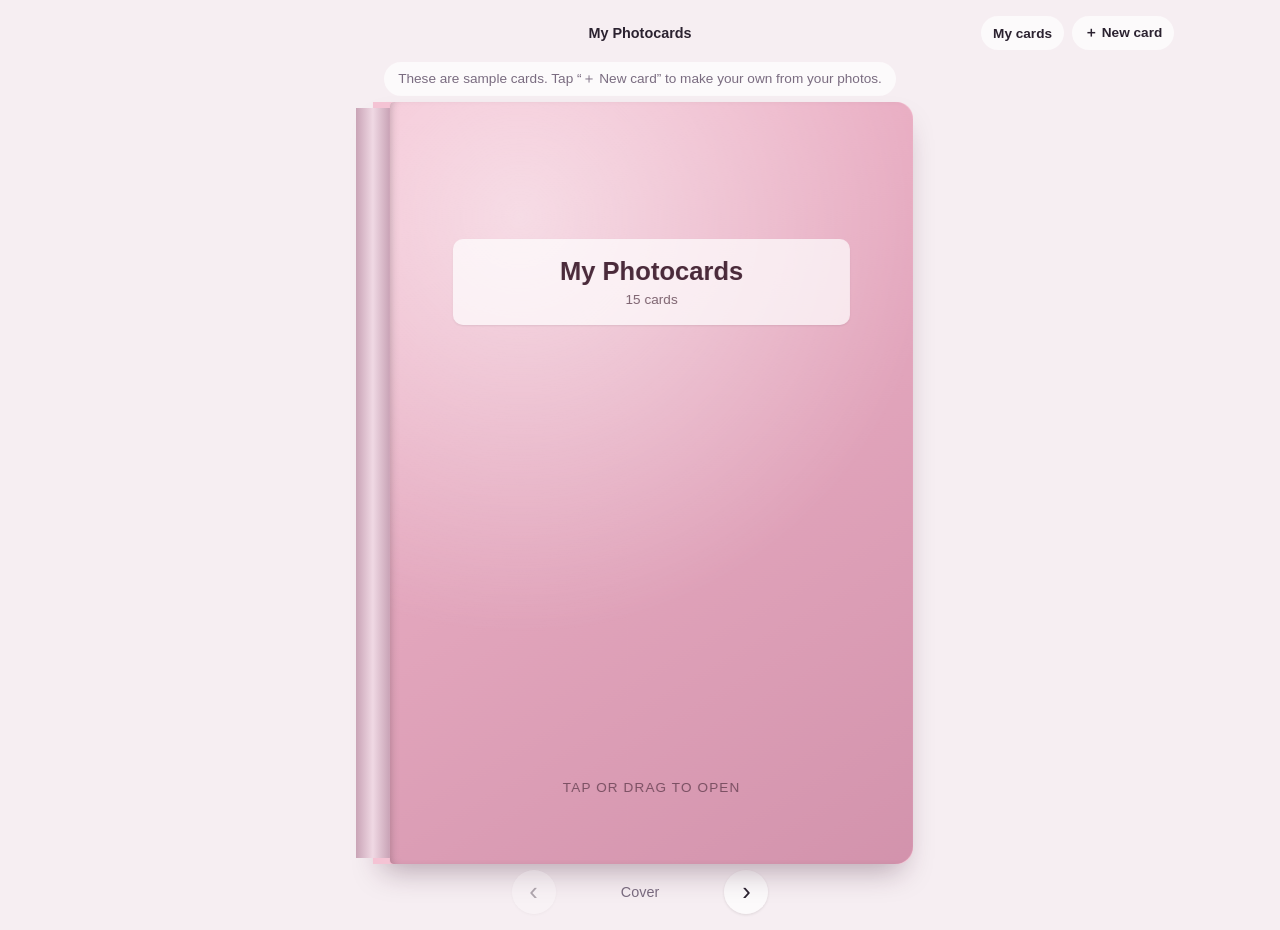
==== commit 3237b24b: "Add badges (吧唧) with a 流麻 shaker fill A round photo with a glossy dome and colored rim. Optional fil" ====
--- a/index.html
+++ b/index.html
@@ -12,6 +12,7 @@
   <link rel="stylesheet" href="src/styles/sleeve.css">
   <link rel="stylesheet" href="src/styles/workshop.css">
   <link rel="stylesheet" href="src/styles/viewer.css">
+  <link rel="stylesheet" href="src/styles/merch.css">
 </head>
 <body>
   <main id="app"></main>
--- a/src/styles/sleeve.css
+++ b/src/styles/sleeve.css
@@ -147,19 +147,18 @@
   user-select: none;
 }
 
-/* Holo cards shimmer faintly even inside the binder */
+/* Holo cards sparkle faintly even inside the binder (the photo itself is untouched) */
 .card--holo::after {
   content: "";
   position: absolute;
   inset: 0;
   pointer-events: none;
-  background: linear-gradient(125deg,
-    transparent 20%,
-    rgba(255, 120, 200, 0.22) 35%,
-    rgba(120, 220, 255, 0.22) 50%,
-    rgba(180, 255, 150, 0.2) 62%,
-    transparent 78%);
-  mix-blend-mode: color-dodge;
+  background:
+    radial-gradient(circle, rgba(255, 255, 255, 0.9) 0 0.5px, transparent 1px) 0 0 / 6px 6px,
+    radial-gradient(circle, rgba(255, 230, 250, 0.8) 0 0.5px, transparent 1px) 2px 3px / 9px 9px,
+    linear-gradient(125deg, transparent 35%, hsla(300, 100%, 80%, 0.35) 48%, hsla(190, 100%, 75%, 0.35) 56%, transparent 68%);
+  mix-blend-mode: screen;
+  opacity: 0.5;
 }
 
 /* Cards you can pick up */
--- a/src/styles/workshop.css
+++ b/src/styles/workshop.css
@@ -385,3 +385,79 @@
   clip: rect(0 0 0 0);
   white-space: nowrap;
 }
+
+/* ---------- Signature step ---------- */
+
+.sign {
+  position: relative;
+  width: min(62vw, 260px, (100svh - 330px) * 55 / 85);
+  aspect-ratio: 55 / 85;
+  border-radius: 10px;
+  overflow: hidden;
+  background: var(--pocket-bg);
+  box-shadow: 0 6px 16px rgba(40, 10, 30, 0.2);
+}
+
+.sign__front,
+.sign__pad {
+  position: absolute;
+  inset: 0;
+  width: 100%;
+  height: 100%;
+}
+
+.sign__front { object-fit: cover; }
+
+.sign__pad { cursor: crosshair; }
+
+.pen::before {
+  content: "";
+  display: inline-block;
+  width: 0.8em;
+  height: 0.8em;
+  margin-right: 6px;
+  vertical-align: -0.05em;
+  border-radius: 50%;
+  background: var(--pen);
+  box-shadow: inset 0 0 0 1px rgba(0, 0, 0, 0.2);
+}
+
+.sign__clear {
+  border: 0;
+  font: inherit;
+  font-size: 0.85rem;
+  color: var(--ink);
+}
+
+/* ---------- Finish preview on the back step ---------- */
+
+.back-preview__front { position: relative; }
+
+.back-preview__sig {
+  position: absolute;
+  inset: 0;
+  width: 100%;
+  height: 100%;
+}
+
+.back-preview__sig[hidden] { display: none; }
+
+.back-preview__front::after {
+  content: "";
+  position: absolute;
+  inset: 0;
+  pointer-events: none;
+}
+
+.back-preview__front[data-finish="glossy"]::after {
+  background: linear-gradient(115deg, transparent 35%, rgba(255, 255, 255, 0.4) 45%, transparent 58%);
+}
+
+.back-preview__front[data-finish="holo"]::after {
+  background:
+    radial-gradient(circle, rgba(255, 255, 255, 0.9) 0 0.5px, transparent 1px) 0 0 / 6px 6px,
+    radial-gradient(circle, rgba(255, 230, 250, 0.8) 0 0.5px, transparent 1px) 2px 3px / 9px 9px,
+    linear-gradient(125deg, transparent 35%, hsla(300, 100%, 80%, 0.4) 48%, hsla(190, 100%, 75%, 0.4) 56%, transparent 68%);
+  mix-blend-mode: screen;
+  opacity: 0.6;
+}
--- a/src/styles/viewer.css
+++ b/src/styles/viewer.css
@@ -107,22 +107,45 @@
 
 .viewer--matte .viewer__glare { opacity: calc(0.1 + var(--tilt) * 0.2); }
 
-/* Holo foil: a rainbow that moves with the tilt (holo cards only) */
+/* Holo foil: the photo stays as it is. A thin rainbow sheen slides across with the
+   tilt, and fine sparkles glint only where the light falls (holo cards only). */
 .viewer__holo {
   position: absolute;
   inset: 0;
   pointer-events: none;
   display: none;
+  background: linear-gradient(115deg,
+    transparent 32%,
+    hsla(320, 100%, 78%, 0.55) 42%,
+    hsla(45, 100%, 75%, 0.5) 47%,
+    hsla(160, 100%, 72%, 0.5) 52%,
+    hsla(205, 100%, 75%, 0.55) 57%,
+    transparent 68%);
+  background-size: 260% 260%;
+  background-position: var(--mx) var(--my);
+  mix-blend-mode: soft-light;
+  opacity: calc(0.2 + var(--tilt) * 0.8);
+}
+
+.viewer__holo::after {
+  content: "";
+  position: absolute;
+  inset: 0;
   background:
-    repeating-linear-gradient(115deg,
-      #ff7ac6 0%, #ffd36e 8%, #8cffb0 16%, #6ed8ff 24%, #b48cff 32%, #ff7ac6 40%);
-  background-size: 300% 300%;
-  background-position: var(--mx) var(--my);
-  mix-blend-mode: color-dodge;
-  opacity: calc(0.25 + var(--tilt) * 0.45);
+    radial-gradient(circle, #fff 0 0.8px, transparent 1.6px) 0 0 / 23px 19px,
+    radial-gradient(circle, #ffe6f7 0 0.7px, transparent 1.4px) 9px 13px / 31px 27px,
+    radial-gradient(circle, #e3f6ff 0 1px, transparent 1.8px) 17px 5px / 41px 37px,
+    radial-gradient(circle, #fff6d6 0 0.6px, transparent 1.2px) 4px 21px / 13px 29px;
+  mix-blend-mode: screen;
+  -webkit-mask-image: radial-gradient(circle at var(--mx) var(--my), #000, transparent 50%);
+  mask-image: radial-gradient(circle at var(--mx) var(--my), #000, transparent 50%);
+  opacity: calc(0.25 + var(--tilt) * 0.75);
 }
 
 .viewer--holo .viewer__holo { display: block; }
+
+/* The binder's still shimmer would double up with the moving one */
+.viewer__face .card--holo::after { display: none; }
 
 /* ---------- Buttons ---------- */
 
@@ -170,5 +193,5 @@
   .viewer.is-back .viewer__face--back { opacity: 1; }
   .viewer.is-back .viewer__face--front { opacity: 0; }
 
-  .viewer__holo { opacity: 0.35; }
+  .viewer__holo { opacity: 0.3; }
 }
--- a/src/styles/merch.css
+++ b/src/styles/merch.css
@@ -0,0 +1,80 @@
+/* ---------- Badge (吧唧) ---------- */
+
+.badge {
+  position: relative;
+  aspect-ratio: 1;
+  border-radius: 50%;
+  overflow: hidden;
+  container-type: inline-size;
+  background: var(--pocket-bg);
+  box-shadow: 0 4px 10px rgba(40, 10, 30, 0.25);
+}
+
+.badge__photo,
+.badge__fill {
+  position: absolute;
+  inset: 0;
+  width: 100%;
+  height: 100%;
+  -webkit-user-select: none;
+  user-select: none;
+}
+
+.badge__photo { object-fit: cover; }
+
+/* The domed plastic on top: a highlight, darker edges, and the colored rim */
+.badge__dome {
+  position: absolute;
+  inset: 0;
+  border-radius: 50%;
+  pointer-events: none;
+  background:
+    radial-gradient(ellipse 45% 35% at 34% 26%, rgba(255, 255, 255, 0.6), rgba(255, 255, 255, 0.12) 55%, transparent 70%),
+    radial-gradient(circle at 50% 50%, transparent 60%, rgba(0, 0, 0, 0.2) 100%);
+  box-shadow:
+    inset 0 0 0 4.5cqi var(--rim),
+    inset 0 0 0 calc(4.5cqi + 1px) rgba(0, 0, 0, 0.18),
+    inset 0 0 0 1px rgba(255, 255, 255, 0.5);
+}
+
+/* The back: a metal plate with a pin */
+.badge-back {
+  position: relative;
+  width: 100%;
+  height: 100%;
+  border-radius: 50%;
+  container-type: inline-size;
+  background:
+    radial-gradient(circle at 35% 30%, #fbfbfd, #c9ccd3 55%, #9aa0aa 100%);
+}
+
+/* The rim is drawn by a child, so 4.5cqi means 4.5% of this badge (not the screen) */
+.badge-back::before {
+  content: "";
+  position: absolute;
+  inset: 0;
+  border-radius: 50%;
+  box-shadow: inset 0 0 0 4.5cqi var(--rim), inset 0 0 0 calc(4.5cqi + 1px) rgba(0, 0, 0, 0.2);
+}
+
+.badge-back__pin {
+  position: absolute;
+  left: 22%;
+  right: 22%;
+  top: 46%;
+  height: 4cqi;
+  border-radius: 2cqi;
+  background: linear-gradient(#f2f3f5, #8d929b);
+  box-shadow: 0 1cqi 2cqi rgba(0, 0, 0, 0.3);
+}
+
+.badge-back__pin::after {
+  content: "";
+  position: absolute;
+  right: -3cqi;
+  top: -2cqi;
+  width: 8cqi;
+  height: 8cqi;
+  border-radius: 50%;
+  border: 1.6cqi solid #a7acb5;
+}
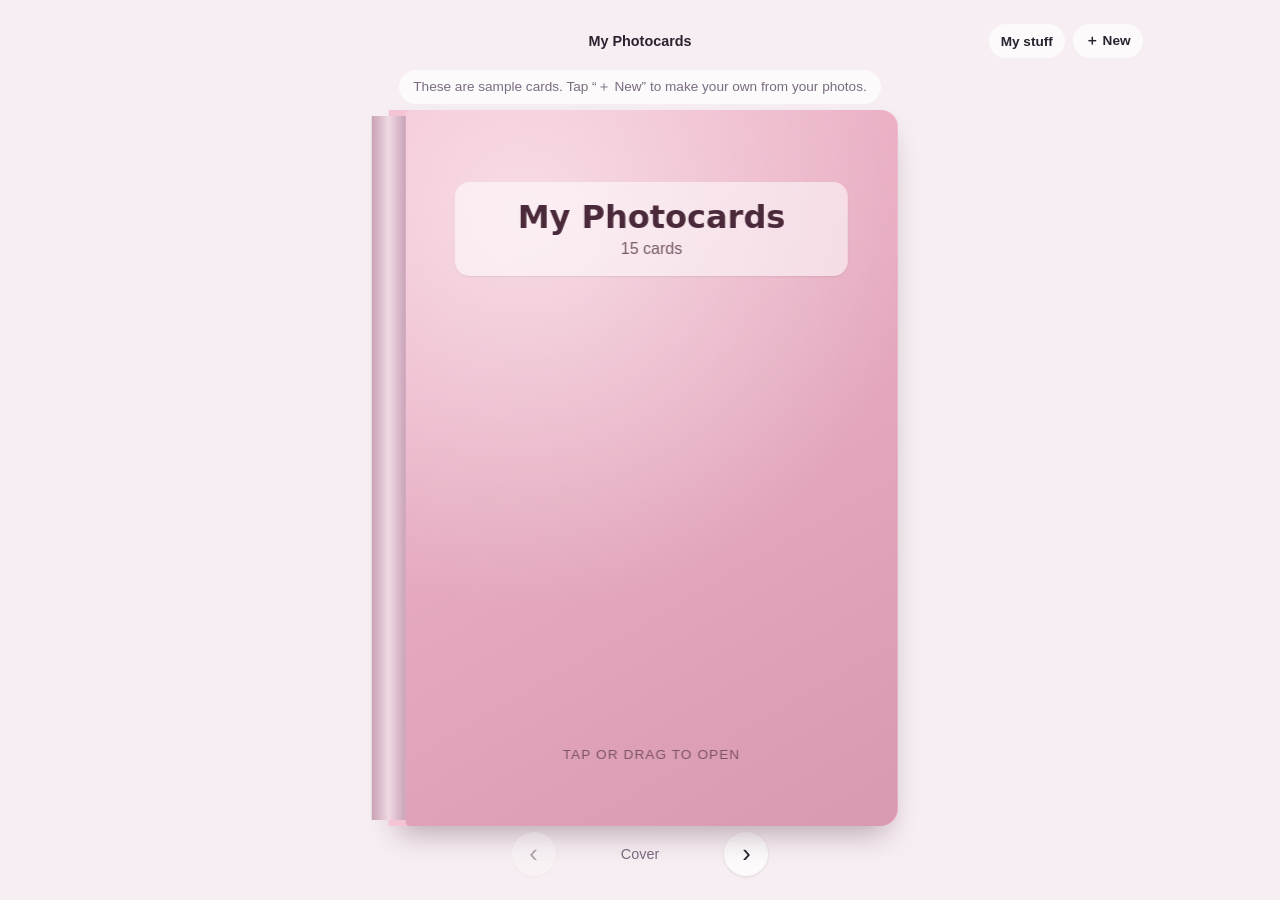
==== commit c65638a0: "Add stickers and cover designs (material, color, font, card window) Twelve built-in stickers drawn f" ====
--- a/index.html
+++ b/index.html
@@ -13,6 +13,7 @@
   <link rel="stylesheet" href="src/styles/workshop.css">
   <link rel="stylesheet" href="src/styles/viewer.css">
   <link rel="stylesheet" href="src/styles/merch.css">
+  <link rel="stylesheet" href="src/styles/decor.css">
 </head>
 <body>
   <main id="app"></main>
--- a/src/styles/binder.css
+++ b/src/styles/binder.css
@@ -1,29 +1,36 @@
 /* ---------- Sizes ----------
    A 2×2 page is about 1.45× taller than it is wide.
-   --page-w is the largest page width that fits the screen. */
+   --page-w is the largest page width that fits the screen. It's worked out on
+   .binder-view so that a notice above the binder (--notice-h, measured in Binder.js)
+   shrinks the pages. */
 
 :root {
   --spine-w: 34px;
   --page-ratio: 1.45;
   --chrome-h: calc(150px + var(--safe-top) + var(--safe-bottom)); /* toolbar + page arrows + spacing */
+  --notice-h: 0px;
   --screen-h: 100vh;
+}
+
+@supports (height: 100svh) {
+  :root { --screen-h: 100svh; } /* svh = the visible height on iPhone, without the address bar */
+}
+
+.binder-view {
   --page-w: min(
     (100vw - 32px - var(--safe-left) - var(--safe-right) - var(--spine-w)) / 2,
-    (var(--screen-h) - var(--chrome-h)) / var(--page-ratio)
+    (var(--screen-h) - var(--chrome-h) - var(--notice-h)) / var(--page-ratio)
   );
-}
-
-@supports (height: 100svh) {
-  :root { --screen-h: 100svh; } /* svh = the visible height on iPhone, without the address bar */
 }
 
 /* Phones: one page at a time */
 @media (max-width: 700px) {
-  :root {
-    --spine-w: 26px;
+  :root { --spine-w: 26px; }
+
+  .binder-view {
     --page-w: min(
       100vw - 32px - var(--safe-left) - var(--safe-right) - var(--spine-w),
-      (var(--screen-h) - var(--chrome-h)) / var(--page-ratio)
+      (var(--screen-h) - var(--chrome-h) - var(--notice-h)) / var(--page-ratio)
     );
   }
 }
@@ -40,12 +47,8 @@
   border-radius: 4px 18px 18px 4px;
   cursor: inherit; /* the book's grab cursor */
   font: inherit;
-  color: #4a2a3a;
-  background: var(--cover-color); /* fallback for older Safari without color-mix */
-  background:
-    radial-gradient(circle at 25% 15%, rgba(255, 255, 255, 0.55), transparent 55%),
-    linear-gradient(150deg, var(--cover-color), color-mix(in srgb, var(--cover-color) 70%, #8a3d63));
-  box-shadow: inset 6px 0 10px -6px rgba(0, 0, 0, 0.25);
+  overflow: hidden;
+  /* The design itself (material, color, title, window, stickers) is in decor.css */
 }
 
 .cover-face:focus-visible {
@@ -53,32 +56,9 @@
   outline-offset: -6px;
 }
 
-.cover-face__label {
-  position: absolute;
-  top: 18%;
-  left: 12%;
-  right: 12%;
-  display: grid;
-  gap: 6px;
-  padding: 18px 14px;
-  border-radius: 10px;
-  background: rgba(255, 255, 255, 0.7);
-  box-shadow: 0 1px 2px rgba(0, 0, 0, 0.08);
-  text-align: center;
-}
-
-.cover-face__title {
-  font-size: clamp(1.1rem, 4.5vw, 1.6rem);
-  font-weight: 700;
-}
-
-.cover-face__count {
-  font-size: 0.85rem;
-  opacity: 0.7;
-}
-
 .cover-face__hint {
   position: absolute;
+  z-index: 3;
   bottom: 9%;
   left: 0;
   right: 0;
@@ -101,6 +81,8 @@
   gap: 12px;
   animation: fade-in 0.35s ease;
 }
+
+.binder-view--still { animation: none; }
 
 @keyframes fade-in {
   from { opacity: 0; transform: scale(0.98); }
@@ -126,10 +108,14 @@
   cursor: pointer;
 }
 
-.toolbar__back[hidden] {
-  display: block;
-  visibility: hidden; /* keep its space so the title stays centered */
-}
+.toolbar__start {
+  justify-self: start;
+  display: flex;
+}
+
+/* Inside the start slot only one of "‹ Cover" / "✎ Edit cover" shows at a time */
+.toolbar__start > [hidden] { display: none; }
+
 
 .toolbar__title {
   font-weight: 600;
@@ -402,7 +388,7 @@
 
 @media (max-width: 700px) {
   .toolbar__title { display: none; }
-  .toolbar { grid-template-columns: 1fr 1fr; }
+  .toolbar { grid-template-columns: auto 1fr; }
 }
 
 /* ---------- Reduce Motion ---------- */
--- a/src/styles/workshop.css
+++ b/src/styles/workshop.css
@@ -461,3 +461,133 @@
   mix-blend-mode: screen;
   opacity: 0.6;
 }
+
+/* ---------- My stuff: tabs and merch thumbnails ---------- */
+
+.my-cards__tabs {
+  display: flex;
+  gap: 6px;
+  padding: 4px 16px 6px;
+  overflow-x: auto;
+}
+
+.my-cards__tab {
+  flex: none;
+  padding: 7px 12px;
+  border: 0;
+  border-radius: 999px;
+  font: inherit;
+  font-size: 0.85rem;
+  color: var(--ink);
+  background: var(--chip-bg);
+  cursor: pointer;
+}
+
+.my-cards__tab[aria-selected="true"] {
+  color: #fff;
+  background: var(--accent);
+}
+
+button.my-cards__thumb {
+  padding: 0;
+  border: 0;
+  font: inherit;
+  cursor: pointer;
+}
+
+/* Badges and polaroids keep their own shape on the shelf */
+.my-cards__thumb--badge,
+.my-cards__thumb--polaroid {
+  aspect-ratio: auto;
+  display: grid;
+  place-items: center;
+  min-height: 120px;
+  overflow: visible;
+  box-shadow: none;
+  background: transparent;
+}
+
+.my-cards__thumb--badge .badge { width: 88%; }
+.my-cards__thumb--polaroid .polaroid { width: 100%; }
+
+.my-cards__list[data-tab="polaroids"] { grid-template-columns: repeat(auto-fill, minmax(130px, 1fr)); }
+
+.my-cards__empty {
+  grid-column: 1 / -1;
+  display: grid;
+  justify-items: center;
+  gap: 10px;
+}
+
+.my-cards__empty p { margin: 0; }
+
+/* ---------- "＋ New" menu ---------- */
+
+.make-menu {
+  width: min(92vw, 360px);
+  padding: 16px;
+  border: 0;
+  border-radius: 20px;
+  color: var(--ink);
+  background: var(--bg);
+  box-shadow: 0 20px 60px rgba(40, 10, 30, 0.35);
+}
+
+.make-menu[open] {
+  display: grid;
+  gap: 10px;
+}
+
+.make-menu::backdrop { background: rgba(30, 15, 25, 0.45); }
+
+.make-menu__title {
+  margin: 0 0 4px;
+  font-weight: 700;
+  text-align: center;
+}
+
+.make-menu__option {
+  display: flex;
+  align-items: center;
+  gap: 14px;
+  padding: 12px 14px;
+  border: 0;
+  border-radius: 14px;
+  font: inherit;
+  font-weight: 600;
+  text-align: left;
+  color: var(--ink);
+  background: var(--chip-bg);
+  cursor: pointer;
+}
+
+.make-menu__option small { color: var(--muted); font-weight: 400; }
+
+.make-menu__icon {
+  flex: none;
+  width: 34px;
+  height: 34px;
+  background: linear-gradient(150deg, #f7a8d0, #8c7af0);
+}
+
+.make-menu__icon--card { width: 24px; border-radius: 4px; margin: 0 5px; }
+.make-menu__icon--badge { border-radius: 50%; box-shadow: inset 0 0 0 3px #f4f1ee; }
+.make-menu__icon--polaroid {
+  width: 28px;
+  margin: 0 3px;
+  border-radius: 2px;
+  background:
+    linear-gradient(150deg, #f7a8d0, #8c7af0) 3px 3px / 22px 22px no-repeat,
+    #fbfaf7;
+  box-shadow: 0 1px 3px rgba(0, 0, 0, 0.25);
+}
+
+.make-menu__cancel {
+  padding: 10px;
+  border: 0;
+  border-radius: 999px;
+  font: inherit;
+  color: var(--muted);
+  background: transparent;
+  cursor: pointer;
+}
--- a/src/styles/viewer.css
+++ b/src/styles/viewer.css
@@ -45,6 +45,40 @@
   width: min(72vw, 320px, (100svh - 190px) * 55 / 85);
   aspect-ratio: 55 / 85;
   transform-origin: center;
+}
+
+/* Badges are round */
+.viewer--shape-badge .viewer__lift {
+  width: min(78vw, 360px, 100svh - 220px);
+  aspect-ratio: 1;
+}
+
+.viewer--shape-badge .viewer__face,
+.viewer--shape-badge .viewer__glare { border-radius: 50%; }
+
+.viewer--shape-badge .viewer__face { box-shadow: 0 24px 50px -12px rgba(20, 5, 15, 0.55); }
+
+.viewer__face > .badge,
+.viewer__face > .badge-back {
+  position: absolute;
+  inset: 0;
+  box-shadow: none;
+}
+
+/* Polaroids: their own size (set by the item: --ratio) */
+.viewer--shape-polaroid .viewer__lift {
+  width: min(80vw, 340px, (100svh - 190px) * var(--ratio, 0.63));
+  aspect-ratio: var(--ratio, 0.63);
+}
+
+.viewer--shape-polaroid .viewer__face { border-radius: 4px; }
+
+.viewer__face > .polaroid,
+.viewer__face > .polaroid-back {
+  position: absolute;
+  inset: 0;
+  width: 100%;
+  box-shadow: none;
 }
 
 .viewer__card {
@@ -195,3 +229,6 @@
 
   .viewer__holo { opacity: 0.3; }
 }
+
+.viewer--shape-badge .viewer__card:focus-visible { border-radius: 50%; }
+.viewer--shape-polaroid .viewer__card:focus-visible { border-radius: 6px; }
--- a/src/styles/merch.css
+++ b/src/styles/merch.css
@@ -78,3 +78,229 @@
   border-radius: 50%;
   border: 1.6cqi solid #a7acb5;
 }
+
+/* ---------- Polaroid (拍立得) ---------- */
+
+.polaroid,
+.polaroid-back {
+  position: relative;
+  aspect-ratio: var(--ratio, 0.63);
+  border-radius: 2px;
+  box-shadow: 0 4px 10px rgba(40, 10, 30, 0.22);
+}
+
+.polaroid {
+  background:
+    linear-gradient(160deg, rgba(255, 255, 255, 0.5), transparent 40%),
+    var(--frame, #fbfaf7);
+}
+
+.polaroid__photo,
+.polaroid__caption {
+  position: absolute;
+  object-fit: cover;
+  -webkit-user-select: none;
+  user-select: none;
+}
+
+/* A thin inner edge where the photo meets the frame */
+.polaroid__photo {
+  background: #1d1a22;
+  box-shadow: inset 0 0 0 1px rgba(0, 0, 0, 0.12);
+}
+
+.polaroid-back {
+  container-type: inline-size;
+  background:
+    repeating-linear-gradient(0deg, rgba(0, 0, 0, 0.025) 0 1px, transparent 1px 3px),
+    #eceae6;
+}
+
+.polaroid-back__date {
+  position: absolute;
+  right: 8%;
+  bottom: 6%;
+  font-size: 5cqi;
+  color: rgba(40, 30, 40, 0.45);
+  font-family: ui-monospace, Menlo, monospace;
+}
+
+/* ---------- Badge & polaroid workshop ---------- */
+
+.merch-workshop__body {
+  flex: 1;
+  display: flex;
+  flex-direction: column;
+  min-height: 0;
+  overflow-y: auto;
+}
+
+.crop__frame--round {
+  width: min(64vw, 280px, 100svh - 360px);
+  aspect-ratio: 1;
+}
+
+.crop__frame--round::after { border-radius: 50%; }
+
+.badge-preview {
+  width: min(56vw, 230px);
+}
+
+.badge-preview__shake[hidden] { display: none; }
+
+/* Layout choices, each with a little drawing of the print */
+.layouts {
+  display: flex;
+  flex-wrap: wrap;
+  justify-content: center;
+  gap: 12px;
+  margin: 0;
+  padding: 0;
+  border: 0;
+}
+
+.layouts legend {
+  width: 100%;
+  margin-bottom: 6px;
+  text-align: center;
+  font-size: 0.85rem;
+  color: var(--muted);
+}
+
+.layout-choice {
+  position: relative;
+  display: grid;
+  justify-items: center;
+  gap: 6px;
+  padding: 10px;
+  border-radius: 14px;
+  font-size: 0.8rem;
+  text-align: center;
+  background: var(--chip-bg);
+  cursor: pointer;
+}
+
+.layout-choice input {
+  position: absolute;
+  opacity: 0;
+  pointer-events: none;
+}
+
+.layout-choice:has(input:checked) { box-shadow: 0 0 0 2px var(--accent); }
+.layout-choice:has(input:focus-visible) { outline: 2px solid var(--accent); outline-offset: 3px; }
+
+.layout-choice small { color: var(--accent); font-weight: 600; }
+
+.layout-choice__pic {
+  height: 72px;
+  background: #fbfaf7;
+  border-radius: 2px;
+  box-shadow: 0 2px 6px rgba(40, 10, 30, 0.2);
+  position: relative;
+}
+
+.layout-choice__pic::before {
+  content: "";
+  position: absolute;
+  background: #9b8fb8;
+}
+
+.layout-choice__pic--single,
+.layout-choice__pic--stack { aspect-ratio: 54 / 86; }
+.layout-choice__pic--side { aspect-ratio: 108 / 86; }
+
+.layout-choice__pic--single::before,
+.layout-choice__pic--stack::before { left: 7.4%; top: 8.1%; width: 85.2%; height: 72.1%; }
+.layout-choice__pic--side::before { left: 4.2%; top: 8.1%; width: 91.6%; height: 72.1%; }
+
+.layout-choice__pic--side::after,
+.layout-choice__pic--stack::after {
+  content: "";
+  position: absolute;
+  background: #fbfaf7;
+}
+
+.layout-choice__pic--side::after { left: calc(50% - 1px); top: 8.1%; width: 2px; height: 72.1%; }
+.layout-choice__pic--stack::after { left: 7.4%; top: calc(44.15% - 1px); width: 85.2%; height: 2px; }
+
+/* The print being edited: one cell per photo */
+.polaroid-edit,
+.polaroid-caption {
+  position: relative;
+  width: min(100%, 300px, (100svh - 330px) * var(--ratio));
+  aspect-ratio: var(--ratio);
+  border-radius: 2px;
+  background: var(--frame);
+  box-shadow: 0 6px 16px rgba(40, 10, 30, 0.2);
+}
+
+.polaroid-edit:has(.polaroid-edit__cell:nth-child(2)) { width: min(100%, 420px, (100svh - 360px) * var(--ratio)); }
+
+.polaroid-edit__photo,
+.polaroid-caption__photo,
+.polaroid-caption__pad {
+  position: absolute;
+}
+
+.polaroid-edit__photo { background: #1d1a22; }
+
+.polaroid-edit__cell {
+  position: absolute;
+  overflow: hidden;
+  cursor: grab;
+  outline: 1px solid rgba(255, 255, 255, 0.35);
+  outline-offset: -1px;
+}
+
+.polaroid-edit__cell .crop__img[hidden] { display: none; }
+
+.polaroid-edit__add {
+  position: absolute;
+  left: 50%;
+  top: 50%;
+  transform: translate(-50%, -50%);
+  padding: 8px 14px;
+  border: 0;
+  border-radius: 999px;
+  font: inherit;
+  font-size: 0.85rem;
+  font-weight: 600;
+  white-space: nowrap;
+  color: #fff;
+  background: var(--accent);
+  cursor: pointer;
+}
+
+/* Once there's a photo, "Change" moves to a corner so it doesn't cover the face */
+.polaroid-edit__cell.has-photo .polaroid-edit__add {
+  left: auto;
+  top: auto;
+  right: 6px;
+  bottom: 6px;
+  transform: none;
+  padding: 4px 10px;
+  font-size: 0.75rem;
+  background: rgba(30, 20, 30, 0.6);
+}
+
+.polaroid-edit__zooms {
+  display: grid;
+  gap: 6px;
+  justify-items: center;
+  width: 100%;
+}
+
+.polaroid-edit__zooms .workshop__zoom[hidden] { display: none; }
+
+.polaroid-caption__pad {
+  cursor: crosshair;
+  touch-action: none;
+  background: repeating-linear-gradient(0deg, transparent 0 22%, rgba(120, 100, 140, 0.12) 22% 23%);
+}
+
+.caption__clear {
+  border: 0;
+  font: inherit;
+  font-size: 0.85rem;
+  color: var(--ink);
+}
--- a/src/styles/decor.css
+++ b/src/styles/decor.css
@@ -0,0 +1,199 @@
+/* ---------- Cover designs (binder covers, the editor preview, the bookshelf) ---------- */
+
+.cover-design {
+  position: relative;
+  container-type: inline-size;
+  overflow: hidden;
+  color: #4a2a3a;
+  --ink-on-cover: #4a2a3a;
+}
+
+.cover-design--dark { color: #f6eef2; --ink-on-cover: #f6eef2; }
+
+/* Pastel: soft and matte */
+.cover-design--pastel {
+  background: var(--cover-color);
+  background:
+    radial-gradient(circle at 25% 15%, rgba(255, 255, 255, 0.55), transparent 55%),
+    linear-gradient(150deg, var(--cover-color), color-mix(in srgb, var(--cover-color) 75%, #8a3d63));
+}
+
+/* Leather: a fine grain, a darker edge, and stitching */
+.cover-design--leather {
+  background: var(--cover-color);
+  background:
+    radial-gradient(circle at 30% 20%, rgba(255, 255, 255, 0.25), transparent 50%),
+    radial-gradient(circle, rgba(0, 0, 0, 0.09) 0 0.6px, transparent 1.1px) 0 0 / 3px 3px,
+    radial-gradient(circle, rgba(255, 255, 255, 0.07) 0 0.6px, transparent 1.1px) 1px 2px / 5px 4px,
+    radial-gradient(circle, rgba(0, 0, 0, 0.06) 0 0.8px, transparent 1.4px) 2px 1px / 7px 6px,
+    radial-gradient(circle at 50% 50%, transparent 55%, rgba(0, 0, 0, 0.22) 100%),
+    var(--cover-color);
+}
+
+.cover-design--leather::before {
+  content: "";
+  position: absolute;
+  inset: 4.5cqi;
+  border: 0.6cqi dashed color-mix(in srgb, var(--cover-color) 40%, #fff);
+  border-radius: 3cqi;
+  pointer-events: none;
+}
+
+/* Glitter: tiny sparkles all over, and a shine */
+.cover-design--glitter {
+  background: var(--cover-color);
+  background:
+    radial-gradient(circle, rgba(255, 255, 255, 0.95) 0 0.5px, transparent 1.2px) 0 0 / 9px 9px,
+    radial-gradient(circle, rgba(255, 240, 250, 0.8) 0 0.6px, transparent 1.3px) 4px 5px / 13px 11px,
+    radial-gradient(circle, rgba(255, 255, 210, 0.7) 0 0.7px, transparent 1.4px) 7px 2px / 17px 19px,
+    linear-gradient(135deg, color-mix(in srgb, var(--cover-color) 80%, #fff), var(--cover-color) 50%, color-mix(in srgb, var(--cover-color) 80%, #6b3a5c));
+}
+
+.cover-design--glitter::before {
+  content: "";
+  position: absolute;
+  inset: 0;
+  background: linear-gradient(115deg, transparent 30%, rgba(255, 255, 255, 0.45) 45%, transparent 60%);
+  mix-blend-mode: soft-light;
+  pointer-events: none;
+}
+
+/* Clear: tinted, frosted plastic — you can see the first page through it */
+.cover-design--clear {
+  background: color-mix(in srgb, var(--cover-color) 35%, transparent);
+  background:
+    linear-gradient(120deg, rgba(255, 255, 255, 0.5), transparent 35%, rgba(255, 255, 255, 0.18) 60%, transparent 75%),
+    color-mix(in srgb, var(--cover-color) 35%, transparent);
+  -webkit-backdrop-filter: blur(3px);
+  backdrop-filter: blur(3px);
+  box-shadow: inset 0 0 0 1px rgba(255, 255, 255, 0.6);
+}
+
+/* Title */
+.cover-design__label {
+  position: absolute;
+  z-index: 1;
+  top: 10%;
+  left: 10%;
+  right: 10%;
+  display: grid;
+  gap: 1cqi;
+  padding: 3.5cqi 3cqi;
+  border-radius: 3cqi;
+  text-align: center;
+  background: rgba(255, 255, 255, 0.55);
+  box-shadow: 0 1px 2px rgba(0, 0, 0, 0.08);
+}
+
+.cover-design--dark .cover-design__label { background: rgba(0, 0, 0, 0.25); }
+.cover-design--clear .cover-design__label { background: rgba(255, 255, 255, 0.75); color: #4a2a3a; }
+
+.cover-design__title {
+  font-size: 1.4rem; /* fallback for older Safari */
+  font-size: clamp(0.95rem, 8.5cqi, 2rem);
+  font-weight: 700;
+  line-height: 1.15;
+  overflow-wrap: anywhere;
+}
+
+.cover-design__count {
+  font-size: 0.8rem;
+  font-size: clamp(0.7rem, 3.8cqi, 1rem);
+  opacity: 0.75;
+}
+
+/* With a card in the window, the title moves up a little */
+.cover-design--has-window .cover-design__label { top: 6%; }
+
+/* Window with one of your cards */
+.cover-design__window {
+  position: absolute;
+  z-index: 1;
+  left: 50%;
+  top: 60%;
+  width: 44%;
+  aspect-ratio: 55 / 85;
+  transform: translate(-50%, -50%);
+  overflow: hidden;
+  background: #fff;
+  box-shadow: 0 0 0 1.4cqi rgba(255, 255, 255, 0.85), 0 1.5cqi 3cqi rgba(0, 0, 0, 0.25);
+}
+
+.cover-design__window img {
+  display: block;
+  width: 100%;
+  height: 100%;
+  object-fit: cover;
+}
+
+.cover-design__window--rounded { border-radius: 4cqi; }
+.cover-design__window--arch { border-radius: 50% 50% 3cqi 3cqi / 32% 32% 3cqi 3cqi; }
+.cover-design__window--circle { width: 52%; aspect-ratio: 1; border-radius: 50%; }
+
+.cover-design__window--heart {
+  width: 56%;
+  aspect-ratio: 1;
+  box-shadow: none;
+  background: transparent;
+  -webkit-mask: url("data:image/svg+xml,%3Csvg xmlns='http://www.w3.org/2000/svg' viewBox='0 0 100 100'%3E%3Cpath d='M50 92C16 66 4 46 12 27 20 9 42 9 50 27 58 9 80 9 88 27 96 46 84 66 50 92Z'/%3E%3C/svg%3E") center / contain no-repeat;
+  mask: url("data:image/svg+xml,%3Csvg xmlns='http://www.w3.org/2000/svg' viewBox='0 0 100 100'%3E%3Cpath d='M50 92C16 66 4 46 12 27 20 9 42 9 50 27 58 9 80 9 88 27 96 46 84 66 50 92Z'/%3E%3C/svg%3E") center / contain no-repeat;
+}
+
+/* Stickers */
+.cover-design__stickers,
+.sticker-layer {
+  position: absolute;
+  inset: 0;
+  z-index: 2;
+}
+
+.cover-design__stickers { pointer-events: none; }
+
+.sticker {
+  position: absolute;
+  aspect-ratio: 1;
+}
+
+.sticker img {
+  display: block;
+  width: 100%;
+  height: 100%;
+  object-fit: contain;
+  filter: drop-shadow(0 0.6cqi 0.8cqi rgba(0, 0, 0, 0.25));
+  -webkit-user-select: none;
+  user-select: none;
+  -webkit-touch-callout: none;
+  pointer-events: none;
+}
+
+/* Editing: stickers can be grabbed; the selected one gets a dashed outline */
+.sticker-layer { touch-action: none; }
+.sticker-layer .sticker { cursor: grab; }
+.sticker-layer .sticker:focus-visible,
+.sticker-layer .sticker.is-selected {
+  outline: 2px dashed var(--accent);
+  outline-offset: 2px;
+  border-radius: 8px;
+}
+
+.sticker-tools {
+  display: flex;
+  flex-wrap: wrap;
+  justify-content: center;
+  gap: 6px;
+}
+
+.sticker-tools[hidden] { display: none; }
+
+.sticker-tools button {
+  min-width: 38px;
+  height: 38px;
+  padding: 0 10px;
+  border: 0;
+  border-radius: 999px;
+  font: inherit;
+  font-size: 1rem;
+  color: var(--ink);
+  background: var(--chip-bg);
+  cursor: pointer;
+}
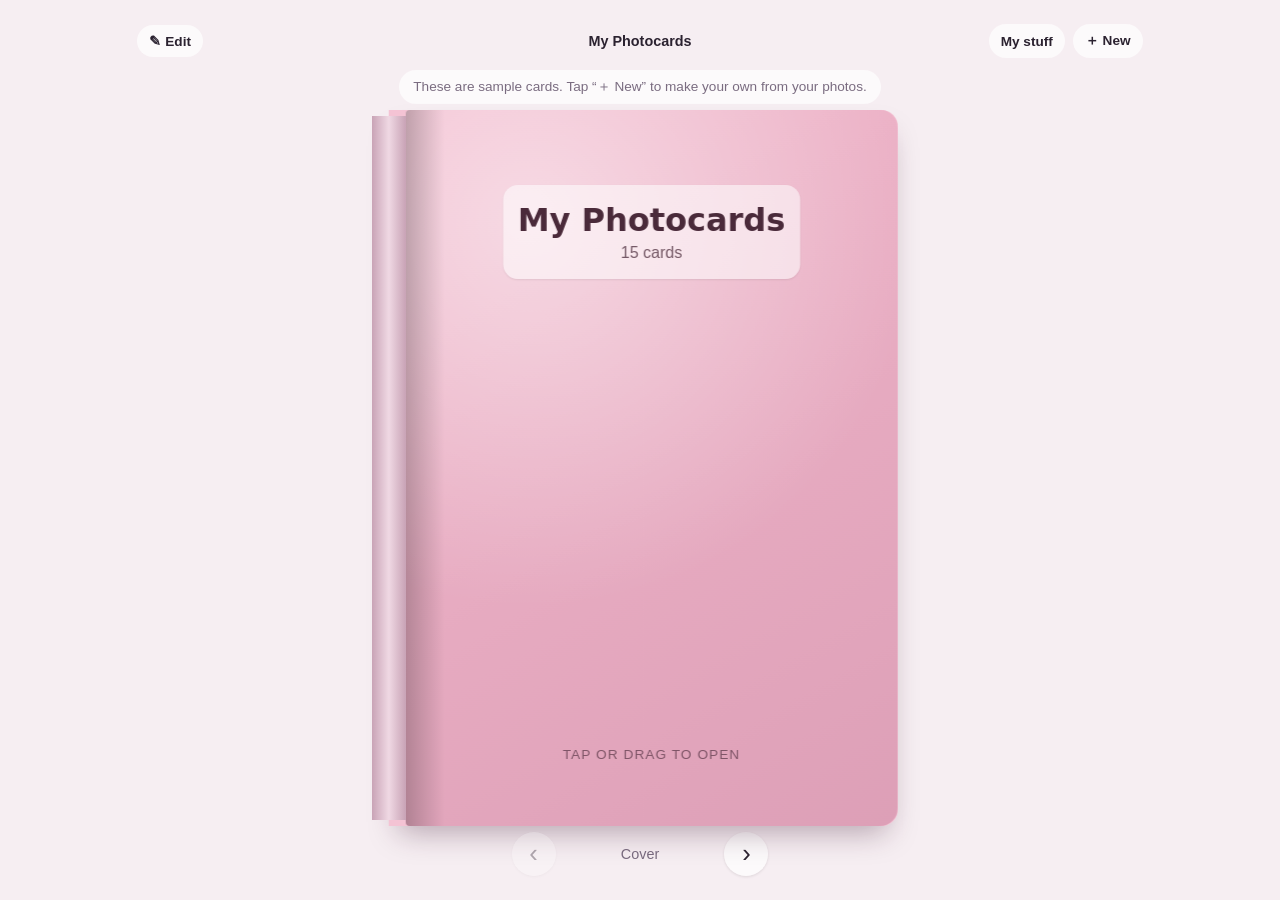
==== commit ddacd9e0: "Journal page: papers, washi tape, text, and your things on the page Co-Authored-By: Claude Opus 5.5 " ====
--- a/index.html
+++ b/index.html
@@ -14,6 +14,7 @@
   <link rel="stylesheet" href="src/styles/viewer.css">
   <link rel="stylesheet" href="src/styles/merch.css">
   <link rel="stylesheet" href="src/styles/decor.css">
+  <link rel="stylesheet" href="src/styles/journal.css">
 </head>
 <body>
   <main id="app"></main>
--- a/src/styles/binder.css
+++ b/src/styles/binder.css
@@ -49,6 +49,17 @@
   font: inherit;
   overflow: hidden;
   /* The design itself (material, color, title, window, stickers) is in decor.css */
+}
+
+/* Shading along the spine edge (on top of any material) */
+.cover-face::after {
+  content: "";
+  position: absolute;
+  z-index: 1;
+  inset: 0 auto 0 0;
+  width: 8%;
+  background: linear-gradient(90deg, rgba(0, 0, 0, 0.22), transparent);
+  pointer-events: none;
 }
 
 .cover-face:focus-visible {
@@ -255,6 +266,7 @@
 
 /* Darkening (front) and shine (back) while a leaf turns */
 .leaf__shade {
+  will-change: opacity; /* its own layer: fading it doesn't redraw the page under it */
   position: absolute;
   inset: 0;
   pointer-events: none;
@@ -275,6 +287,7 @@
 
 /* Shadows cast on the pages underneath a turning leaf */
 .book__shadow {
+  will-change: opacity;
   position: absolute;
   top: 0;
   bottom: 0;
@@ -399,3 +412,13 @@
     animation: none;
   }
 }
+
+/* ---------- While a page is turning ----------
+   Most effects are drawn once and then moved as a whole, so they cost nothing extra.
+   The blur behind a frosted cover is different: it is recalculated every frame as the
+   cover moves, which phones can't keep up with, so it becomes a plain tint meanwhile. */
+.book.is-turning .cover-design--frosted {
+  -webkit-backdrop-filter: none;
+  backdrop-filter: none;
+  background-color: color-mix(in srgb, var(--cover-color) 40%, rgba(255, 255, 255, 0.75));
+}
--- a/src/styles/workshop.css
+++ b/src/styles/workshop.css
@@ -572,6 +572,16 @@
 
 .make-menu__icon--card { width: 24px; border-radius: 4px; margin: 0 5px; }
 .make-menu__icon--badge { border-radius: 50%; box-shadow: inset 0 0 0 3px #f4f1ee; }
+.make-menu__icon--journal {
+  width: 26px;
+  margin: 0 4px;
+  border-radius: 2px 5px 5px 2px;
+  background:
+    linear-gradient(180deg, transparent 6px, #cfe0f2 6px 7px, transparent 7px) 0 0 / 100% 7px,
+    #fffdf8;
+  box-shadow: 0 1px 3px rgba(0, 0, 0, 0.25), inset 3px 0 0 #f7a8d0;
+}
+
 .make-menu__icon--polaroid {
   width: 28px;
   margin: 0 3px;
--- a/src/styles/decor.css
+++ b/src/styles/decor.css
@@ -10,72 +10,128 @@
 
 .cover-design--dark { color: #f6eef2; --ink-on-cover: #f6eef2; }
 
+/* Textures are tiny generated noise images (SVG, nothing to download): they give real
+   grain instead of a regular pattern. Defined once here, used by the materials below. */
+:root {
+  --noise-grain: url("data:image/svg+xml,%3Csvg xmlns='http://www.w3.org/2000/svg' width='160' height='160'%3E%3Cfilter id='n'%3E%3CfeTurbulence type='fractalNoise' baseFrequency='0.9' numOctaves='2' stitchTiles='stitch'/%3E%3CfeColorMatrix values='0 0 0 0 0  0 0 0 0 0  0 0 0 0 0  0 0 0 0.55 0'/%3E%3C/filter%3E%3Crect width='100%25' height='100%25' filter='url(%23n)'/%3E%3C/svg%3E");
+  --noise-sparkle: url("data:image/svg+xml,%3Csvg xmlns='http://www.w3.org/2000/svg' width='160' height='160'%3E%3Cfilter id='n'%3E%3CfeTurbulence type='fractalNoise' baseFrequency='0.9' numOctaves='1' stitchTiles='stitch'/%3E%3CfeColorMatrix values='0 0 0 0 1  0 0 0 0 1  0 0 0 0 1  0 0 0 7 -4.3'/%3E%3C/filter%3E%3Crect width='100%25' height='100%25' filter='url(%23n)'/%3E%3C/svg%3E");
+  --noise-sparkle-tint: url("data:image/svg+xml,%3Csvg xmlns='http://www.w3.org/2000/svg' width='160' height='160'%3E%3Cfilter id='n'%3E%3CfeTurbulence type='fractalNoise' baseFrequency='0.7' numOctaves='1' stitchTiles='stitch'/%3E%3CfeColorMatrix values='0 0 0 0 1  0 0 0 0 0.85  0 0 0 0 0.95  0 0 0 8 -5.6'/%3E%3C/filter%3E%3Crect width='100%25' height='100%25' filter='url(%23n)'/%3E%3C/svg%3E");
+  --noise-frost: url("data:image/svg+xml,%3Csvg xmlns='http://www.w3.org/2000/svg' width='160' height='160'%3E%3Cfilter id='n'%3E%3CfeTurbulence type='fractalNoise' baseFrequency='1.2' numOctaves='2' stitchTiles='stitch'/%3E%3CfeColorMatrix values='0 0 0 0 1  0 0 0 0 1  0 0 0 0 1  0 0 0 0.35 0'/%3E%3C/filter%3E%3Crect width='100%25' height='100%25' filter='url(%23n)'/%3E%3C/svg%3E");
+}
+
 /* Pastel: soft and matte */
 .cover-design--pastel {
   background: var(--cover-color);
   background:
-    radial-gradient(circle at 25% 15%, rgba(255, 255, 255, 0.55), transparent 55%),
-    linear-gradient(150deg, var(--cover-color), color-mix(in srgb, var(--cover-color) 75%, #8a3d63));
-}
-
-/* Leather: a fine grain, a darker edge, and stitching */
-.cover-design--leather {
+    radial-gradient(circle at 25% 15%, rgba(255, 255, 255, 0.5), transparent 55%),
+    linear-gradient(150deg, var(--cover-color), color-mix(in srgb, var(--cover-color) 80%, #8a3d63));
+}
+
+/* PU leather: glossy faux leather. A broad soft reflection near the top, a sharp
+   highlight streak, a gently padded edge (light along the top, darker underneath),
+   a very fine grain, and neat stitching. */
+.cover-design--pu {
   background: var(--cover-color);
   background:
-    radial-gradient(circle at 30% 20%, rgba(255, 255, 255, 0.25), transparent 50%),
-    radial-gradient(circle, rgba(0, 0, 0, 0.09) 0 0.6px, transparent 1.1px) 0 0 / 3px 3px,
-    radial-gradient(circle, rgba(255, 255, 255, 0.07) 0 0.6px, transparent 1.1px) 1px 2px / 5px 4px,
-    radial-gradient(circle, rgba(0, 0, 0, 0.06) 0 0.8px, transparent 1.4px) 2px 1px / 7px 6px,
-    radial-gradient(circle at 50% 50%, transparent 55%, rgba(0, 0, 0, 0.22) 100%),
-    var(--cover-color);
-}
-
-.cover-design--leather::before {
+    radial-gradient(ellipse 75% 38% at 32% 10%, rgba(255, 255, 255, 0.6), rgba(255, 255, 255, 0.12) 50%, transparent 72%),
+    linear-gradient(108deg, transparent 36%, rgba(255, 255, 255, 0.42) 44%, rgba(255, 255, 255, 0.1) 50%, transparent 57%),
+    linear-gradient(108deg, transparent 60%, rgba(255, 255, 255, 0.16) 66%, transparent 72%),
+    radial-gradient(ellipse 120% 70% at 50% 115%, rgba(0, 0, 0, 0.32), transparent 65%),
+    var(--noise-grain) 0 0 / 100px 100px,
+    linear-gradient(172deg, color-mix(in srgb, var(--cover-color) 88%, #fff), var(--cover-color) 42%, color-mix(in srgb, var(--cover-color) 78%, #000));
+  background-blend-mode: normal, normal, normal, normal, soft-light, normal;
+  box-shadow:
+    inset 0 1.4cqi 1.6cqi -0.4cqi rgba(255, 255, 255, 0.45),
+    inset 0 -1.8cqi 2.4cqi -0.6cqi rgba(0, 0, 0, 0.35),
+    inset 0 0 0 0.9cqi color-mix(in srgb, var(--cover-color) 82%, #000);
+}
+
+.cover-design--pu::before {
   content: "";
   position: absolute;
-  inset: 4.5cqi;
-  border: 0.6cqi dashed color-mix(in srgb, var(--cover-color) 40%, #fff);
-  border-radius: 3cqi;
+  inset: 3.6cqi;
+  border: 0.45cqi dashed color-mix(in srgb, var(--cover-color) 55%, #fff);
+  border-radius: 2.4cqi;
+  opacity: 0.85;
   pointer-events: none;
 }
 
-/* Glitter: tiny sparkles all over, and a shine */
+/* Glitter: a dense glitter sheet: white and tinted flecks everywhere, with a shimmer */
 .cover-design--glitter {
   background: var(--cover-color);
   background:
-    radial-gradient(circle, rgba(255, 255, 255, 0.95) 0 0.5px, transparent 1.2px) 0 0 / 9px 9px,
-    radial-gradient(circle, rgba(255, 240, 250, 0.8) 0 0.6px, transparent 1.3px) 4px 5px / 13px 11px,
-    radial-gradient(circle, rgba(255, 255, 210, 0.7) 0 0.7px, transparent 1.4px) 7px 2px / 17px 19px,
-    linear-gradient(135deg, color-mix(in srgb, var(--cover-color) 80%, #fff), var(--cover-color) 50%, color-mix(in srgb, var(--cover-color) 80%, #6b3a5c));
-}
-
-.cover-design--glitter::before {
+    linear-gradient(120deg, transparent 22%, rgba(255, 255, 255, 0.45) 40%, transparent 56%),
+    var(--noise-sparkle) 0 0 / 110px 110px,
+    var(--noise-sparkle-tint) 31px 47px / 80px 80px,
+    var(--noise-sparkle) 63px 19px / 60px 60px,
+    radial-gradient(circle at 75% 85%, color-mix(in srgb, var(--cover-color) 65%, #fff), transparent 60%),
+    linear-gradient(140deg, color-mix(in srgb, var(--cover-color) 80%, #fff), color-mix(in srgb, var(--cover-color) 80%, #4a2a5a));
+}
+
+/* Furry: longer faux fur, drawn strand by strand (furTexture.js), with soft light from
+   above, a little shade at the edges, and a fluffy halo */
+.cover-design--furry {
+  background: var(--cover-color);
+  background:
+    radial-gradient(ellipse 80% 45% at 35% 15%, rgba(255, 255, 255, 0.28), transparent 70%),
+    radial-gradient(circle at 50% 50%, transparent 55%, rgba(0, 0, 0, 0.18) 105%),
+    var(--fur, none) 0 0 / var(--fur-size, 128px) var(--fur-size, 128px),
+    var(--cover-color);
+}
+
+.cover-design--furry::before {
   content: "";
   position: absolute;
   inset: 0;
-  background: linear-gradient(115deg, transparent 30%, rgba(255, 255, 255, 0.45) 45%, transparent 60%);
+  /* the fluffy edge: a soft halo */
+  box-shadow: inset 0 0 4cqi 1.6cqi color-mix(in srgb, var(--cover-color) 60%, #fff);
+  opacity: 0.7;
+  pointer-events: none;
+}
+
+/* Frosted: tinted, frosted plastic — the first page shows through, softly */
+.cover-design--frosted {
+  background: color-mix(in srgb, var(--cover-color) 35%, rgba(255, 255, 255, 0.5));
+  background:
+    linear-gradient(125deg, rgba(255, 255, 255, 0.55), transparent 30%, rgba(255, 255, 255, 0.15) 55%, transparent 70%),
+    var(--noise-frost) 0 0 / 160px 160px,
+    color-mix(in srgb, var(--cover-color) 30%, rgba(255, 255, 255, 0.45));
+  -webkit-backdrop-filter: blur(5px) saturate(1.1);
+  backdrop-filter: blur(5px) saturate(1.1);
+  box-shadow: inset 0 0 0 1px rgba(255, 255, 255, 0.7), inset 0 0 4cqi rgba(255, 255, 255, 0.35);
+}
+
+/* Pearl: a pearly sheen that shifts through soft pinks, lilacs, mints and peaches,
+   with glossy highlights, like 珠光 paper */
+.cover-design--pearl {
+  background: var(--cover-color);
+  background:
+    linear-gradient(115deg, transparent 10%, rgba(255, 255, 255, 0.8) 24%, transparent 38%),
+    linear-gradient(115deg, transparent 52%, rgba(255, 255, 255, 0.5) 64%, transparent 76%),
+    linear-gradient(160deg,
+      rgba(255, 160, 210, 0.55), rgba(200, 175, 255, 0.5) 25%, rgba(160, 225, 255, 0.45) 45%,
+      rgba(175, 250, 215, 0.45) 62%, rgba(255, 220, 170, 0.5) 80%, rgba(255, 170, 205, 0.55)),
+    var(--cover-color);
+  box-shadow: inset 0 0 5cqi rgba(255, 255, 255, 0.65), inset 0 0 0 1px rgba(255, 255, 255, 0.8);
+}
+
+.cover-design--pearl::before {
+  content: "";
+  position: absolute;
+  inset: 0;
+  /* a second, slanted rainbow, so the colors shimmer instead of banding */
+  background: linear-gradient(60deg, rgba(255, 255, 255, 0.25), rgba(255, 190, 230, 0.3) 30%, rgba(190, 230, 255, 0.3) 60%, rgba(255, 255, 255, 0.25));
   mix-blend-mode: soft-light;
   pointer-events: none;
 }
 
-/* Clear: tinted, frosted plastic — you can see the first page through it */
-.cover-design--clear {
-  background: color-mix(in srgb, var(--cover-color) 35%, transparent);
-  background:
-    linear-gradient(120deg, rgba(255, 255, 255, 0.5), transparent 35%, rgba(255, 255, 255, 0.18) 60%, transparent 75%),
-    color-mix(in srgb, var(--cover-color) 35%, transparent);
-  -webkit-backdrop-filter: blur(3px);
-  backdrop-filter: blur(3px);
-  box-shadow: inset 0 0 0 1px rgba(255, 255, 255, 0.6);
-}
-
-/* Title */
+/* Title: placed by its centre (left/top set in CoverDesign.js), so it can be dragged */
 .cover-design__label {
   position: absolute;
   z-index: 1;
-  top: 10%;
-  left: 10%;
-  right: 10%;
+  width: max-content;
+  max-width: 84%;
+  transform: translate(-50%, -50%);
   display: grid;
   gap: 1cqi;
   padding: 3.5cqi 3cqi;
@@ -86,11 +142,11 @@
 }
 
 .cover-design--dark .cover-design__label { background: rgba(0, 0, 0, 0.25); }
-.cover-design--clear .cover-design__label { background: rgba(255, 255, 255, 0.75); color: #4a2a3a; }
+.cover-design--frosted .cover-design__label { background: rgba(255, 255, 255, 0.7); color: #4a2a3a; }
 
 .cover-design__title {
   font-size: 1.4rem; /* fallback for older Safari */
-  font-size: clamp(0.95rem, 8.5cqi, 2rem);
+  font-size: calc(clamp(0.95rem, 8.5cqi, 2rem) * var(--title-size, 1));
   font-weight: 700;
   line-height: 1.15;
   overflow-wrap: anywhere;
@@ -101,9 +157,6 @@
   font-size: clamp(0.7rem, 3.8cqi, 1rem);
   opacity: 0.75;
 }
-
-/* With a card in the window, the title moves up a little */
-.cover-design--has-window .cover-design__label { top: 6%; }
 
 /* Window with one of your cards */
 .cover-design__window {
@@ -154,7 +207,7 @@
   aspect-ratio: 1;
 }
 
-.sticker img {
+.sticker > img {
   display: block;
   width: 100%;
   height: 100%;
@@ -197,3 +250,154 @@
   background: var(--chip-bg);
   cursor: pointer;
 }
+
+/* ---------- Cover editor ---------- */
+
+.cover-editor__body {
+  flex: 1;
+  display: grid;
+  gap: 14px;
+  min-height: 0;
+  overflow-y: auto;
+  padding: 4px 16px 8px;
+}
+
+.cover-editor__stage {
+  display: grid;
+  justify-items: center;
+  gap: 8px;
+}
+
+.cover-editor__preview {
+  position: relative;
+  width: min(52vw, 220px, (100svh - 420px) / 1.45);
+  min-width: 150px;
+  aspect-ratio: 1 / 1.45;
+  border-radius: 4px 16px 16px 4px;
+  overflow: hidden;
+  box-shadow: 0 10px 24px rgba(40, 10, 30, 0.25);
+  container-type: inline-size;
+  /* the lined page underneath (shows through a clear cover) */
+  background: repeating-linear-gradient(0deg, #fdfbfc 0 18px, #f1e4ec 18px 19px);
+}
+
+.cover-editor__design {
+  position: absolute;
+  inset: 0;
+}
+
+.cover-editor__design .cover-design__label { cursor: grab; }
+.cover-editor__design .cover-design__label:focus-visible { outline: 2px dashed var(--accent); outline-offset: 2px; }
+
+.cover-editor__controls {
+  display: grid;
+  gap: 14px;
+  justify-items: center;
+}
+
+.cover-editor__controls fieldset { width: 100%; }
+
+.swatch--custom {
+  background: conic-gradient(#ff6fa8, #ffd84d, #8cffb0, #6ed8ff, #b48cff, #ff6fa8);
+  overflow: hidden;
+}
+
+.swatch--custom input[type="color"] {
+  position: absolute;
+  inset: -6px;
+  width: calc(100% + 12px);
+  height: calc(100% + 12px);
+  opacity: 0;
+  cursor: pointer;
+  pointer-events: auto;
+}
+
+.cover-editor__window,
+.cover-editor__stickers {
+  display: grid;
+  gap: 8px;
+  margin: 0;
+  padding: 0;
+  border: 0;
+}
+
+.cover-editor__window legend,
+.cover-editor__stickers legend {
+  margin-bottom: 6px;
+  text-align: center;
+  font-size: 0.85rem;
+  color: var(--muted);
+  width: 100%;
+}
+
+.cover-editor__cards {
+  display: flex;
+  gap: 8px;
+  overflow-x: auto;
+  padding: 4px 2px 6px;
+}
+
+.cover-editor__card {
+  flex: none;
+  width: 48px;
+  aspect-ratio: 55 / 85;
+  padding: 0;
+  border: 0;
+  border-radius: 6px;
+  overflow: hidden;
+  font: inherit;
+  font-size: 0.75rem;
+  color: var(--muted);
+  background: var(--chip-bg);
+  cursor: pointer;
+}
+
+.cover-editor__card img {
+  display: block;
+  width: 100%;
+  height: 100%;
+  object-fit: cover;
+}
+
+.cover-editor__card[aria-checked="true"] { box-shadow: 0 0 0 3px var(--accent); }
+
+.window-shapes { justify-content: center; }
+.window-shapes[hidden] { display: none; }
+
+.sticker-palette {
+  display: grid;
+  grid-template-columns: repeat(auto-fill, minmax(52px, 1fr));
+  gap: 8px;
+}
+
+.sticker-palette__item {
+  aspect-ratio: 1;
+  padding: 6px;
+  border: 0;
+  border-radius: 12px;
+  font: inherit;
+  font-size: 1.3rem;
+  line-height: 1;
+  color: var(--accent);
+  background: var(--chip-bg);
+  cursor: pointer;
+}
+
+.sticker-palette__item img { width: 100%; height: 100%; object-fit: contain; }
+
+.sticker-palette__upload {
+  display: grid;
+  place-items: center;
+  align-content: center;
+  gap: 2px;
+}
+
+.sticker-palette__upload small { font-size: 0.6rem; color: var(--muted); }
+
+/* Bigger screens: preview on the left, settings on the right */
+@media (min-width: 701px) {
+  .cover-editor { width: min(96vw, 820px); }
+  .cover-editor__body { grid-template-columns: auto 1fr; align-items: start; }
+  .cover-editor__stage { position: sticky; top: 0; }
+  .cover-editor__preview { width: min(260px, (100svh - 260px) / 1.45); }
+}
--- a/src/styles/journal.css
+++ b/src/styles/journal.css
@@ -0,0 +1,275 @@
+/* ---------- Journal pages (手帐) ----------
+   The paper fills the page; things on it are placed like stickers (decor.css), as
+   fractions of the page, so they look the same in the editor and in the binder. */
+
+.page--journal {
+  display: block;
+  padding: 0;
+}
+
+.journal-surface {
+  position: absolute;
+  inset: 0;
+  border-radius: inherit;
+  overflow: hidden;
+  container-type: inline-size; /* text and shadows scale with the page */
+}
+
+.journal-surface__items {
+  position: absolute;
+  inset: 0;
+}
+
+/* Shading near the spine, on top of the paper (like the pocket pages) */
+.leaf__face--front .journal-surface::after,
+.leaf__face--back .journal-surface::after {
+  content: "";
+  position: absolute;
+  inset: 0;
+  pointer-events: none;
+  background: linear-gradient(90deg, rgba(0, 0, 0, 0.07), transparent 12%);
+}
+.leaf__face--back .journal-surface::after { background: linear-gradient(270deg, rgba(0, 0, 0, 0.07), transparent 12%); }
+
+/* Papers: always light, even in dark mode (it's paper) */
+.journal-paper--plain { background: #fffdf8; }
+
+.journal-paper--lined {
+  background:
+    linear-gradient(90deg, transparent 12%, #f4b6c8 12%, #f4b6c8 calc(12% + 1px), transparent 0),
+    linear-gradient(180deg, transparent calc(100% - 1px), #cfe0f2 0) 0 2.5% / 100% 4.4%,
+    #fffdf8;
+}
+
+.journal-paper--grid {
+  background:
+    linear-gradient(90deg, #e3dbe8 1px, transparent 0) 0 0 / 6.25% 4.31%,
+    linear-gradient(180deg, #e3dbe8 1px, transparent 0) 0 0 / 6.25% 4.31%,
+    #fffdf8;
+}
+
+.journal-paper--dots {
+  background:
+    radial-gradient(circle, #d6c6d2 0 1.2px, transparent 1.7px) 0 0 / 6.25% 4.31%,
+    #fffdf8;
+}
+
+.journal-paper--kraft {
+  background:
+    var(--noise-grain) 0 0 / 160px 160px,
+    linear-gradient(160deg, rgba(255, 255, 255, 0.18), transparent 60%),
+    #d9b98f;
+}
+
+.journal-paper--floral {
+  background:
+    url("data:image/svg+xml,%3Csvg xmlns='http://www.w3.org/2000/svg' viewBox='0 0 60 60'%3E%3Cg fill='%23f7c3d4'%3E%3Ccircle cx='12' cy='9' r='3.2'/%3E%3Ccircle cx='17' cy='13' r='3.2'/%3E%3Ccircle cx='15' cy='19' r='3.2'/%3E%3Ccircle cx='9' cy='19' r='3.2'/%3E%3Ccircle cx='7' cy='13' r='3.2'/%3E%3C/g%3E%3Ccircle cx='12' cy='14' r='2.2' fill='%23ffe08a'/%3E%3Cg fill='%23d6cbff'%3E%3Ccircle cx='42' cy='38' r='2.6'/%3E%3Ccircle cx='46' cy='41' r='2.6'/%3E%3Ccircle cx='44.5' cy='46' r='2.6'/%3E%3Ccircle cx='39.5' cy='46' r='2.6'/%3E%3Ccircle cx='38' cy='41' r='2.6'/%3E%3C/g%3E%3Ccircle cx='42' cy='42' r='1.8' fill='%23fff3b0'/%3E%3Cpath d='M30 26c2-3 6-3 7 0M50 10c2 2 2 5 0 7M8 46c3 1 5 4 4 7' stroke='%23bfe3cf' stroke-width='1.6' fill='none' stroke-linecap='round'/%3E%3C/svg%3E") 0 0 / 30% auto,
+    #fff6f8;
+}
+
+/* ---------- Things on the page ---------- */
+
+.piece { aspect-ratio: auto; }
+
+.piece img {
+  -webkit-user-select: none;
+  user-select: none;
+  -webkit-touch-callout: none;
+}
+
+.piece--card { aspect-ratio: 55 / 85; }
+.piece--card .card {
+  inset: 0;
+  box-shadow: 0 0.6cqi 1.6cqi rgba(40, 10, 30, 0.28);
+}
+
+.piece--badge { aspect-ratio: 1; }
+.piece--badge .badge { width: 100%; box-shadow: 0 0.8cqi 2cqi rgba(40, 10, 30, 0.3); }
+
+.piece--polaroid { aspect-ratio: var(--ratio); }
+.piece--polaroid .polaroid { width: 100%; box-shadow: 0 0.8cqi 2cqi rgba(40, 10, 30, 0.25); }
+
+/* Washi tape: see-through paper tape with torn ends */
+.piece--tape { aspect-ratio: 4 / 1; }
+
+.tape {
+  position: absolute;
+  inset: 0;
+  opacity: 0.85;
+  clip-path: polygon(2% 0, 98% 0, 100% 12%, 97% 25%, 100% 37%, 97% 50%, 100% 62%, 97% 75%, 100% 87%, 98% 100%, 2% 100%, 0 87%, 3% 75%, 0 62%, 3% 50%, 0 37%, 3% 25%, 0 12%);
+}
+
+.tape--stripes { background: repeating-linear-gradient(-45deg, #ffb3cc 0 5%, #ffe6ee 5% 10%); }
+
+.tape--dots {
+  background:
+    radial-gradient(circle, #fff 0 22%, transparent 27%) 0 0 / 12.5% 50%,
+    #9fdcc1;
+}
+
+.tape--grid {
+  background:
+    linear-gradient(90deg, rgba(255, 255, 255, 0.75) 7%, transparent 0) 0 0 / 10% 100%,
+    linear-gradient(180deg, rgba(255, 255, 255, 0.75) 9%, transparent 0) 0 0 / 100% 40%,
+    #c9b6ff;
+}
+
+.tape--gingham {
+  background:
+    linear-gradient(90deg, rgba(255, 196, 61, 0.45) 50%, transparent 0) 0 0 / 12.5% 100%,
+    linear-gradient(180deg, rgba(255, 196, 61, 0.45) 50%, transparent 0) 0 0 / 100% 50%,
+    #fff3c4;
+}
+
+.tape--hearts {
+  background:
+    url("data:image/svg+xml,%3Csvg xmlns='http://www.w3.org/2000/svg' viewBox='0 0 20 20'%3E%3Cpath fill='%23fff' d='M10 16C4 12 3 9 4.5 6.5 6 4 9 4.5 10 7c1-2.5 4-3 5.5-.5C17 9 16 12 10 16Z'/%3E%3C/svg%3E") 0 50% / 12.5% auto repeat-x,
+    #a9d4ff;
+}
+
+/* Text: sized with the page, and with --scale (pinch / the − + buttons) */
+.piece--text { white-space: pre; }
+
+.piece__text {
+  display: block;
+  padding: 0 0.15em;
+  font-size: 1.2rem; /* fallback for older Safari */
+  font-size: calc(var(--scale, 1) * 7cqi);
+  font-weight: 700;
+  line-height: 1.15;
+  text-align: center;
+}
+
+/* ---------- The ✎ button on a journal page in the binder ---------- */
+
+.journal-page__edit {
+  position: absolute;
+  z-index: 1;
+  top: 8px;
+  right: 8px;
+  width: 36px;
+  height: 36px;
+  border: 0;
+  border-radius: 50%;
+  font: inherit;
+  font-size: 1rem;
+  color: #2b2230;
+  background: rgba(255, 255, 255, 0.85);
+  box-shadow: 0 1px 4px rgba(40, 10, 30, 0.25);
+  cursor: pointer;
+}
+
+.leaf__face--back .journal-page__edit { right: auto; left: 8px; }
+
+.page--journal [data-card-id],
+.page--journal [data-merch-id] { cursor: pointer; }
+
+/* ---------- Journal editor ---------- */
+
+.journal-editor__preview {
+  position: relative;
+  width: min(60vw, 240px, (100svh - 420px) / 1.45);
+  min-width: 160px;
+  aspect-ratio: 1 / 1.45;
+  border-radius: 6px;
+  overflow: hidden;
+  box-shadow: 0 10px 24px rgba(40, 10, 30, 0.25);
+}
+
+.journal-editor__preview .journal-surface { border-radius: 6px; }
+
+.journal-editor__things {
+  display: flex;
+  gap: 8px;
+  overflow-x: auto;
+  padding: 4px 2px 6px;
+}
+
+.journal-editor__thing {
+  flex: none;
+  width: 48px;
+  height: 64px;
+  padding: 0;
+  border: 0;
+  border-radius: 6px;
+  overflow: hidden;
+  background: var(--chip-bg);
+  cursor: pointer;
+}
+
+.journal-editor__thing img {
+  display: block;
+  width: 100%;
+  height: 100%;
+  object-fit: cover;
+}
+
+.journal-editor__thing--badge { width: 56px; height: 56px; border-radius: 50%; align-self: center; }
+
+.journal-editor__thing--polaroid {
+  padding: 4px 4px 12px;
+  background: #fbfaf7;
+  border-radius: 2px;
+  box-shadow: 0 1px 3px rgba(0, 0, 0, 0.2);
+}
+
+.journal-editor__tapes {
+  display: flex;
+  flex-wrap: wrap;
+  justify-content: center;
+  gap: 8px;
+}
+
+.journal-editor__tape {
+  position: relative;
+  width: 72px;
+  height: 22px;
+  padding: 0;
+  border: 0;
+  background: none;
+  cursor: pointer;
+}
+
+.journal-editor__text {
+  display: grid;
+  gap: 8px;
+  justify-items: center;
+  width: 100%;
+}
+
+.journal-editor__text textarea {
+  width: 100%;
+  min-height: 3.2em;
+  padding: 8px 10px;
+  border: 1px solid var(--pocket-edge);
+  border-radius: 10px;
+  font: inherit;
+  color: var(--ink);
+  background: var(--chip-bg);
+  resize: vertical;
+}
+
+.journal-editor__delete {
+  margin-right: auto;
+  color: #c0392b;
+}
+
+.journal-editor fieldset > legend {
+  margin-bottom: 6px;
+  text-align: center;
+  font-size: 0.85rem;
+  color: var(--muted);
+  width: 100%;
+}
+
+.journal-editor .cover-editor__controls > fieldset {
+  display: grid;
+  gap: 8px;
+  margin: 0;
+  padding: 0;
+  border: 0;
+}
+
+@media (min-width: 701px) {
+  .journal-editor__preview { width: min(280px, (100svh - 260px) / 1.45); }
+}
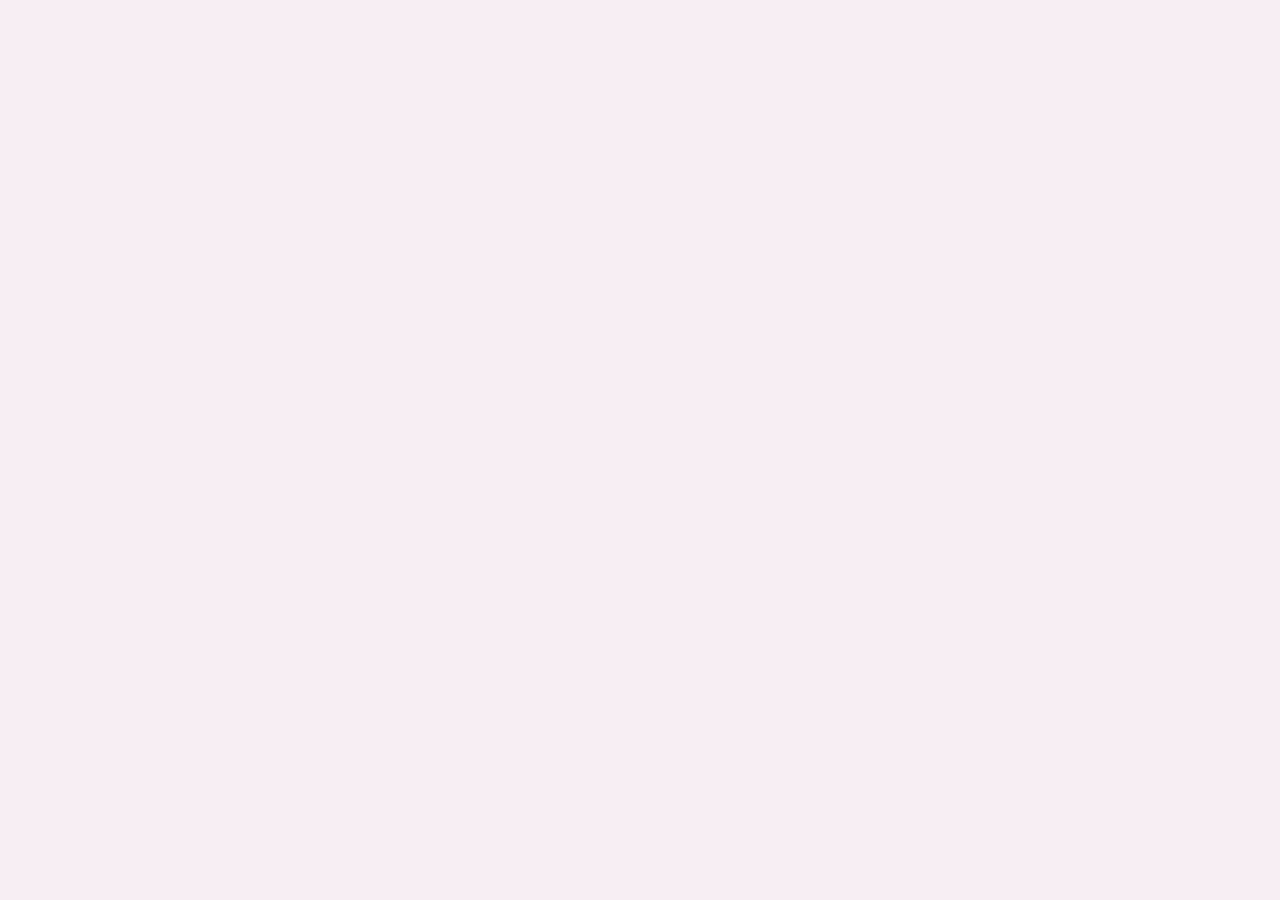
==== commit da51e60e: "The bookshelf: swipe along your binders and pull one out to open it Co-Authored-By: Claude Opus 5.5 " ====
--- a/index.html
+++ b/index.html
@@ -15,6 +15,8 @@
   <link rel="stylesheet" href="src/styles/merch.css">
   <link rel="stylesheet" href="src/styles/decor.css">
   <link rel="stylesheet" href="src/styles/journal.css">
+  <link rel="stylesheet" href="src/styles/cardsleeve.css">
+  <link rel="stylesheet" href="src/styles/shelf.css">
 </head>
 <body>
   <main id="app"></main>
--- a/src/styles/binder.css
+++ b/src/styles/binder.css
@@ -108,7 +108,8 @@
   font-size: 0.9rem;
 }
 
-.toolbar__back {
+.toolbar__back,
+.toolbar__shelf {
   justify-self: start;
   border: 0;
   padding: 8px 12px;
@@ -122,9 +123,10 @@
 .toolbar__start {
   justify-self: start;
   display: flex;
-}
-
-/* Inside the start slot only one of "‹ Cover" / "✎ Edit cover" shows at a time */
+  gap: 6px;
+}
+
+/* Closed: "‹ Shelf" and "✎ Edit". Open: "‹ Cover". */
 .toolbar__start > [hidden] { display: none; }
 
 
--- a/src/styles/workshop.css
+++ b/src/styles/workshop.css
@@ -562,6 +562,7 @@
 }
 
 .make-menu__option small { color: var(--muted); font-weight: 400; }
+.make-menu__option:disabled { opacity: 0.5; cursor: default; }
 
 .make-menu__icon {
   flex: none;
--- a/src/styles/journal.css
+++ b/src/styles/journal.css
@@ -1,4 +1,4 @@
-/* ---------- Journal pages (手帐) ----------
+/* ---------- Journal pages ----------
    The paper fills the page; things on it are placed like stickers (decor.css), as
    fractions of the page, so they look the same in the editor and in the binder. */
 
@@ -249,12 +249,14 @@
   resize: vertical;
 }
 
-.journal-editor__delete {
+.journal-editor__delete,
+.cover-editor__delete {
   margin-right: auto;
   color: #c0392b;
 }
 
-.journal-editor fieldset > legend {
+.journal-editor fieldset > legend,
+.sleeve-editor fieldset > legend {
   margin-bottom: 6px;
   text-align: center;
   font-size: 0.85rem;
@@ -262,7 +264,7 @@
   width: 100%;
 }
 
-.journal-editor .cover-editor__controls > fieldset {
+.journal-editor .cover-editor__controls > fieldset:not(.patterns) {
   display: grid;
   gap: 8px;
   margin: 0;
--- a/src/styles/cardsleeve.css
+++ b/src/styles/cardsleeve.css
@@ -0,0 +1,294 @@
+/* ---------- Card sleeves: toploader, bunny fabric, plush animals, puffy leather ----------
+   Drawn in layers: the card, the front panel (a material masked to the sleeve's outline,
+   with the window cut out), details (stitching, faces), shine, stickers and a charm.
+   Shapes are in CardSleeve.js. */
+
+.card-sleeve {
+  position: relative;
+  width: 100%;
+  aspect-ratio: var(--ratio);
+  container-type: inline-size;
+  --sleeve-dark: color-mix(in srgb, var(--sleeve-color) 72%, #3a1f2c);
+  --sleeve-light: color-mix(in srgb, var(--sleeve-color) 55%, #fff);
+  --sleeve-inner: color-mix(in srgb, var(--sleeve-color) 45%, #ffb3cc);
+  filter: drop-shadow(0 1.2cqi 2cqi rgba(40, 10, 30, 0.28));
+}
+
+.card-sleeve > div:not(.card-sleeve__charm),
+.card-sleeve__art {
+  position: absolute;
+  inset: 0;
+  -webkit-mask-size: 100% 100%;
+  mask-size: 100% 100%;
+}
+
+.card-sleeve__art {
+  width: 100%;
+  height: 100%;
+  overflow: visible;
+  pointer-events: none;
+}
+
+/* The card inside (placed by CardSleeve.js) */
+.card-sleeve__card > .card,
+.card-sleeve__card > .card-back {
+  position: absolute;
+  inset: 0;
+  border-radius: 5.5% / 3.5%;
+  box-shadow: none;
+}
+
+.card-sleeve__card--empty {
+  border-radius: 5.5% / 3.5%;
+  background:
+    repeating-linear-gradient(-45deg, rgba(0, 0, 0, 0.05) 0 4cqi, transparent 4cqi 8cqi),
+    #f1ecef;
+}
+
+/* Clear plastic over the window */
+.card-sleeve .card-sleeve__window {
+  border-radius: 9%/6%;
+  background: linear-gradient(125deg, rgba(255, 255, 255, 0.35), transparent 28%, transparent 62%, rgba(255, 255, 255, 0.18) 72%, transparent 80%);
+  box-shadow: inset 0 0 0 0.5cqi rgba(255, 255, 255, 0.45);
+  pointer-events: none;
+}
+
+/* A light that slides with the tilt in the viewer (--mx / --my); still elsewhere */
+.card-sleeve__shine {
+  pointer-events: none;
+  background: radial-gradient(circle at var(--mx, 30%) var(--my, 18%), rgba(255, 255, 255, 0.45), transparent 55%);
+  mix-blend-mode: soft-light;
+}
+
+.card-sleeve__stickers { z-index: 1; pointer-events: none; }
+.card-sleeve .sticker-layer { z-index: 1; }
+
+/* ---------- Toploader: thick clear plastic ---------- */
+
+.card-sleeve__plastic-back {
+  background: color-mix(in srgb, var(--sleeve-color) 25%, rgba(255, 255, 255, 0.45));
+}
+
+.card-sleeve__plastic {
+  background:
+    linear-gradient(118deg, transparent 18%, rgba(255, 255, 255, 0.55) 27%, rgba(255, 255, 255, 0.08) 34%, transparent 40%),
+    linear-gradient(118deg, transparent 58%, rgba(255, 255, 255, 0.25) 64%, transparent 70%),
+    color-mix(in srgb, var(--sleeve-color) 12%, rgba(255, 255, 255, 0.06));
+}
+
+.card-sleeve__edge {
+  fill: none;
+  stroke: rgba(255, 255, 255, 0.85);
+  stroke-width: 1.2;
+}
+
+.card-sleeve__edge--inner {
+  stroke: color-mix(in srgb, var(--sleeve-color) 40%, rgba(120, 110, 130, 0.45));
+  stroke-width: 0.5;
+}
+
+.card-sleeve--toploader .card-sleeve__art { filter: drop-shadow(0 0 0.3px rgba(80, 60, 90, 0.5)); }
+
+/* ---------- Bunny fabric: woven cotton with stitching ---------- */
+
+.card-sleeve--fabric .card-sleeve__body {
+  background:
+    radial-gradient(ellipse 90% 60% at 35% 25%, rgba(255, 255, 255, 0.35), transparent 70%),
+    radial-gradient(ellipse 120% 80% at 50% 110%, rgba(0, 0, 0, 0.16), transparent 70%),
+    repeating-linear-gradient(0deg, rgba(255, 255, 255, 0.12) 0 1px, transparent 1px 2px),
+    repeating-linear-gradient(90deg, rgba(0, 0, 0, 0.05) 0 1px, transparent 1px 2px),
+    var(--noise-grain) 0 0 / 120px 120px,
+    var(--sleeve-color);
+  background-blend-mode: normal, normal, normal, normal, soft-light, normal;
+}
+
+.card-sleeve__stitch {
+  fill: none;
+  stroke: var(--sleeve-dark);
+  stroke-width: 0.55;
+  stroke-dasharray: 1.6 1.1;
+  stroke-linecap: round;
+  opacity: 0.75;
+}
+
+.card-sleeve__inner-ear { fill: var(--sleeve-inner); opacity: 0.85; }
+.card-sleeve__bow { fill: var(--sleeve-dark); }
+
+/* ---------- Plush animals: short faux fur with a fuzzy edge ---------- */
+
+.card-sleeve--plush .card-sleeve__body {
+  background:
+    radial-gradient(ellipse 80% 45% at 40% 18%, rgba(255, 255, 255, 0.3), transparent 70%),
+    radial-gradient(ellipse 110% 90% at 50% 55%, transparent 60%, rgba(0, 0, 0, 0.18)),
+    var(--fur, none) 0 0 / var(--fur-size, 64px) var(--fur-size, 64px),
+    var(--sleeve-color);
+}
+
+.card-sleeve--plush .card-sleeve__window { border-radius: 12%/7.6%; }
+
+.card-sleeve__eye { fill: #3a2a30; }
+.card-sleeve__eye-light { fill: #fff; }
+.card-sleeve__nose { fill: #3a2a30; }
+.card-sleeve__nose--pink { fill: #f08aa8; }
+.card-sleeve__mouth { fill: none; stroke: #3a2a30; stroke-width: 0.55; stroke-linecap: round; }
+.card-sleeve__blush { fill: #ff9ab8; opacity: 0.55; }
+.card-sleeve__muzzle { fill: color-mix(in srgb, var(--sleeve-color) 35%, #fff6ee); opacity: 0.9; }
+.card-sleeve__muzzle--fox { fill: #fffaf4; }
+.card-sleeve__inner-ear--fox { fill: #fffaf4; opacity: 0.95; }
+.card-sleeve__ear-line { fill: none; stroke: var(--sleeve-dark); stroke-width: 0.6; stroke-linecap: round; opacity: 0.35; }
+.card-sleeve__scarf { fill: #ef7f9c; }
+.card-sleeve__scarf-stripe { stroke: #fff; stroke-width: 1.4; opacity: 0.85; }
+.card-sleeve__carrot { fill: #f59a3c; }
+
+/* ---------- Puffy leather: glossy faux leather, padded and puffed up ---------- */
+
+.card-sleeve--puffy .card-sleeve__body {
+  border-radius: 18.9% / 13.5%;
+  background:
+    radial-gradient(ellipse 70% 30% at 30% 8%, rgba(255, 255, 255, 0.65), rgba(255, 255, 255, 0.1) 55%, transparent 75%),
+    linear-gradient(110deg, transparent 30%, rgba(255, 255, 255, 0.3) 38%, transparent 46%),
+    var(--sleeve-pattern, none),
+    var(--noise-grain) 0 0 / 90px 90px,
+    linear-gradient(170deg, color-mix(in srgb, var(--sleeve-color) 85%, #fff), var(--sleeve-color) 45%, color-mix(in srgb, var(--sleeve-color) 80%, #000));
+  background-blend-mode: normal, normal, normal, soft-light, normal;
+  box-shadow:
+    inset 0 2.5cqi 3cqi -0.5cqi rgba(255, 255, 255, 0.6),
+    inset 0 -3cqi 4cqi -0.5cqi rgba(0, 0, 0, 0.3),
+    inset 2cqi 0 3cqi -1cqi rgba(255, 255, 255, 0.25),
+    inset -2cqi 0 3cqi -1cqi rgba(0, 0, 0, 0.15);
+}
+
+.card-sleeve--pattern-dots { --sleeve-pattern: url("data:image/svg+xml,%3Csvg xmlns='http://www.w3.org/2000/svg' viewBox='0 0 20 20'%3E%3Cg fill='%23fff' fill-opacity='.9'%3E%3Ccircle cx='5' cy='5' r='2.6'/%3E%3Ccircle cx='15' cy='15' r='2.6'/%3E%3C/g%3E%3C/svg%3E") 0 0 / 16cqi 16cqi; }
+/* Each pattern is one background layer (the blend modes above count on that) */
+.card-sleeve--pattern-hearts { --sleeve-pattern: url("data:image/svg+xml,%3Csvg xmlns='http://www.w3.org/2000/svg' viewBox='0 0 40 40'%3E%3Cpath fill='%23fff' fill-opacity='.9' d='M10 17C4 13 3 9.5 4.6 7 6.2 4.6 9 5 10 7.4 11 5 13.8 4.6 15.4 7 17 9.5 16 13 10 17Z'/%3E%3Cpath fill='%23fff' fill-opacity='.9' d='M30 37C24 33 23 29.5 24.6 27 26.2 24.6 29 25 30 27.4 31 25 33.8 24.6 35.4 27 37 29.5 36 33 30 37Z'/%3E%3C/svg%3E") 0 0 / 22cqi 22cqi; }
+.card-sleeve--pattern-cakes { --sleeve-pattern: url("data:image/svg+xml,%3Csvg xmlns='http://www.w3.org/2000/svg' viewBox='0 0 60 60'%3E%3Cg transform='translate(4 6)'%3E%3Cpath fill='%23fff' d='M2 12h18v10H2z'/%3E%3Cpath fill='%23ff8fb6' d='M2 12c0-5 4-7 9-7s9 2 9 7c-2 2-3 0-4.5 1.5S13 15 11 13s-3 1-5 0-2 1-4-1z'/%3E%3Cpath fill='%23ffc2d6' d='M2 17h18v2H2z'/%3E%3Ccircle cx='11' cy='3.5' r='2.4' fill='%23e8344f'/%3E%3C/g%3E%3Cg transform='translate(32 34)'%3E%3Cpath fill='%23fff' d='M2 12h18v10H2z'/%3E%3Cpath fill='%23b9e4ff' d='M2 12c0-5 4-7 9-7s9 2 9 7c-2 2-3 0-4.5 1.5S13 15 11 13s-3 1-5 0-2 1-4-1z'/%3E%3Cpath fill='%23ffe08a' d='M2 17h18v2H2z'/%3E%3Ccircle cx='11' cy='3.5' r='2.4' fill='%23e8344f'/%3E%3C/g%3E%3C/svg%3E") 0 0 / 30cqi 30cqi; }
+
+.card-sleeve--puffy .card-sleeve__window { border-radius: 16% / 10%; }
+
+.card-sleeve__rim-shadow {
+  fill: none;
+  stroke: rgba(40, 10, 30, 0.28);
+  stroke-width: 2.2;
+  filter: blur(0.9px);
+}
+
+.card-sleeve__rim-light {
+  fill: none;
+  stroke: rgba(255, 255, 255, 0.5);
+  stroke-width: 1.3;
+  filter: blur(0.7px);
+}
+
+.card-sleeve--puffy .card-sleeve__stitch { opacity: 0.55; }
+
+/* Dark colors: lighter stitching so it still shows */
+.card-sleeve--dark { --sleeve-dark: color-mix(in srgb, var(--sleeve-color) 40%, #fff); }
+
+/* ---------- Charm: hangs from its ring, and can swing (--swing, set in the viewer) ---------- */
+
+.card-sleeve__charm {
+  position: absolute;
+  z-index: 2;
+  aspect-ratio: 40 / 76;
+  transform: translate(-50%, -6.6%) rotate(var(--swing, 0deg));
+  transform-origin: 50% 6.6%;
+  pointer-events: none;
+}
+
+.card-sleeve--back .card-sleeve__charm { transform: translate(-50%, -6.6%) rotate(calc(var(--swing, 0deg) * -1)); }
+
+.card-sleeve__charm-art {
+  display: block;
+  width: 100%;
+  height: 100%;
+  overflow: visible;
+  filter: drop-shadow(0 0.6cqi 0.8cqi rgba(40, 10, 30, 0.3));
+}
+
+/* ---------- On the shelf, in the viewer and on journal pages ---------- */
+
+.my-cards__thumb--sleeve {
+  aspect-ratio: auto;
+  display: grid;
+  place-items: center;
+  min-height: 120px;
+  padding: 6px 14px 6px 4px;
+  overflow: visible;
+  box-shadow: none;
+  background: transparent;
+}
+
+.my-cards__thumb--sleeve .card-sleeve { width: 92%; }
+
+.viewer--shape-sleeve .viewer__lift {
+  width: min(64vw, 290px, (100svh - 200px) * var(--ratio, 0.6));
+  aspect-ratio: var(--ratio, 0.6);
+}
+
+.viewer--shape-sleeve .viewer__face {
+  overflow: visible;
+  border-radius: 0;
+  box-shadow: none;
+}
+
+.viewer--shape-sleeve .viewer__glare,
+.viewer--shape-sleeve .viewer__holo { display: none; }
+
+.viewer__face > .card-sleeve { position: absolute; inset: 0; }
+.viewer--shape-sleeve .viewer__card:focus-visible { border-radius: 8px; }
+
+.piece--sleeve { aspect-ratio: var(--ratio); }
+
+.make-menu__icon--sleeve {
+  width: 26px;
+  margin: 0 4px;
+  border-radius: 4px;
+  background:
+    linear-gradient(150deg, #f7a8d0, #8c7af0) 4px 5px / 18px 25px no-repeat,
+    rgba(255, 255, 255, 0.9);
+  box-shadow: 0 1px 3px rgba(0, 0, 0, 0.25), inset 0 0 0 1.5px #e7e0ea;
+}
+
+/* ---------- Sleeve editor ---------- */
+
+.sleeve-editor__preview {
+  position: relative;
+  width: min(44vw, 190px, (100svh - 430px) * var(--ratio, 0.6));
+  min-width: 120px;
+  aspect-ratio: var(--ratio, 0.6);
+  margin: 6px 16px 0 0; /* room for the charm */
+  container-type: inline-size;
+}
+
+.sleeve-editor__preview > .card-sleeve { position: absolute; inset: 0; }
+
+.sleeve-editor__cards label:has(input:checked),
+.sleeve-editor__cards label:has(input:focus-visible) {
+  outline: 3px solid var(--accent);
+  outline-offset: 2px;
+}
+
+.sleeve-editor .cover-editor__controls > fieldset:not(.patterns, .swatches) {
+  display: grid;
+  gap: 8px;
+  margin: 0;
+  padding: 0;
+  border: 0;
+}
+
+.sleeve-editor fieldset[hidden] { display: none; }
+.sleeve-editor__cards { justify-content: safe center; }
+
+@media (min-width: 701px) {
+  .sleeve-editor__preview { width: min(240px, (100svh - 280px) * var(--ratio, 0.6)); }
+}
+
+/* In the journal editor's row of your things */
+.journal-editor__thing--sleeve {
+  display: grid;
+  place-items: center;
+  width: 46px;
+  padding: 0 6px 0 0;
+  overflow: visible;
+  background: transparent;
+}
--- a/src/styles/shelf.css
+++ b/src/styles/shelf.css
@@ -0,0 +1,166 @@
+/* ---------- The bookshelf (Shelf.js) ----------
+   Binders stand on a wooden shelf, covers facing out, in a row you swipe along. The one
+   in the middle (--near = 1) is bigger and in front; the others shrink and fade (--near
+   goes down to 0 one binder away). */
+
+.shelf-view {
+  --cover-w: min(56vw, 250px, (var(--screen-h) - 320px - var(--safe-top) - var(--safe-bottom)) / 1.45);
+  width: 100%;
+  display: grid;
+  justify-items: center;
+  gap: 12px;
+  animation: fade-in 0.35s ease;
+}
+
+.shelf-view--still { animation: none; }
+
+.shelf-view__title {
+  margin: 0;
+  font-size: inherit;
+}
+
+.shelf-view .toolbar__title { display: block; } /* (phones hide the binder's title) */
+
+.shelf {
+  position: relative;
+  width: 100vw;
+  margin-inline: calc(50% - 50vw);
+}
+
+.shelf__track {
+  display: flex;
+  align-items: flex-end;
+  gap: 0;
+  margin: 0;
+  padding: 24px calc(50vw - var(--cover-w) * 0.6) 0;
+  list-style: none;
+  overflow-x: auto;
+  scroll-snap-type: x mandatory;
+  scrollbar-width: none;
+  -webkit-overflow-scrolling: touch;
+}
+
+.shelf__track::-webkit-scrollbar { display: none; }
+
+.shelf__slot {
+  --near: 0;
+  flex: none;
+  width: calc(var(--cover-w) * 1.2);
+  display: grid;
+  justify-items: center;
+  scroll-snap-align: center;
+  text-align: center;
+}
+
+/* A binder: its cover, standing up, a little thick (the darker edge on the left is the spine) */
+.shelf__binder,
+.shelf__new {
+  position: relative;
+  width: var(--cover-w);
+  aspect-ratio: 1 / 1.45;
+  padding: 0;
+  border: 0;
+  border-radius: 4px 16px 16px 4px;
+  font: inherit;
+  cursor: pointer;
+  transform-origin: 50% 100%;
+  transform: scale(calc(0.78 + var(--near) * 0.22));
+  opacity: calc(0.55 + var(--near) * 0.45);
+  transition: transform 0.12s linear, opacity 0.12s linear;
+}
+
+.shelf__binder {
+  box-shadow:
+    inset 4px 0 0 rgba(0, 0, 0, 0.1),
+    0 calc(8px + var(--near) * 10px) calc(14px + var(--near) * 14px) -8px rgba(40, 10, 30, 0.45);
+}
+
+/* Shading along the spine edge, as on the binder's cover */
+.shelf__binder::after {
+  content: "";
+  position: absolute;
+  z-index: 1;
+  inset: 0 auto 0 0;
+  width: 8%;
+  background: linear-gradient(90deg, rgba(0, 0, 0, 0.22), transparent);
+  pointer-events: none;
+}
+
+.shelf__binder:focus-visible,
+.shelf__new:focus-visible {
+  outline: 3px solid var(--accent);
+  outline-offset: 4px;
+}
+
+.shelf__binder.is-pulled { z-index: 2; }
+
+.shelf-view.is-opening .shelf__slot:not(:has(.is-pulled)) {
+  opacity: 0.4;
+  transition: opacity 0.3s ease;
+}
+
+/* The space for a new binder: a dashed outline */
+.shelf__new {
+  display: grid;
+  place-content: center;
+  gap: 6px;
+  color: var(--muted);
+  background: transparent;
+  box-shadow: inset 0 0 0 2px var(--pocket-edge);
+  border: 2px dashed var(--muted);
+  font-weight: 600;
+}
+
+.shelf__new span {
+  font-size: 2.2rem;
+  line-height: 1;
+}
+
+.shelf__name,
+.shelf__count {
+  max-width: var(--cover-w);
+  margin: 0;
+  overflow: hidden;
+  text-overflow: ellipsis;
+  white-space: nowrap;
+  opacity: var(--near);
+  transition: opacity 0.12s linear;
+}
+
+/* Fixed heights, so the plank (below) lines up with the bottom of the binders */
+.shelf__name {
+  height: 22px;
+  margin-top: 22px; /* below the plank */
+  line-height: 22px;
+  font-weight: 600;
+}
+
+.shelf__count {
+  height: 18px;
+  line-height: 18px;
+  font-size: 0.85rem;
+  color: var(--muted);
+}
+
+/* The plank the binders stand on: from the bottom of the binders (62px above the
+   bottom: name + its margin + count), 18px deep */
+.shelf__plank {
+  position: absolute;
+  left: 0;
+  right: 0;
+  bottom: 44px;
+  height: 18px;
+  pointer-events: none;
+  background:
+    linear-gradient(180deg, rgba(255, 255, 255, 0.35), transparent 4px),
+    linear-gradient(180deg, #d9b48a, #b98d63 70%, #9c7350);
+  box-shadow: 0 10px 18px -8px rgba(40, 10, 30, 0.4);
+}
+
+@media (prefers-reduced-motion: reduce) {
+  .shelf-view { animation: none; }
+  .shelf__binder,
+  .shelf__new,
+  .shelf__name,
+  .shelf__count { transition: none; }
+}
